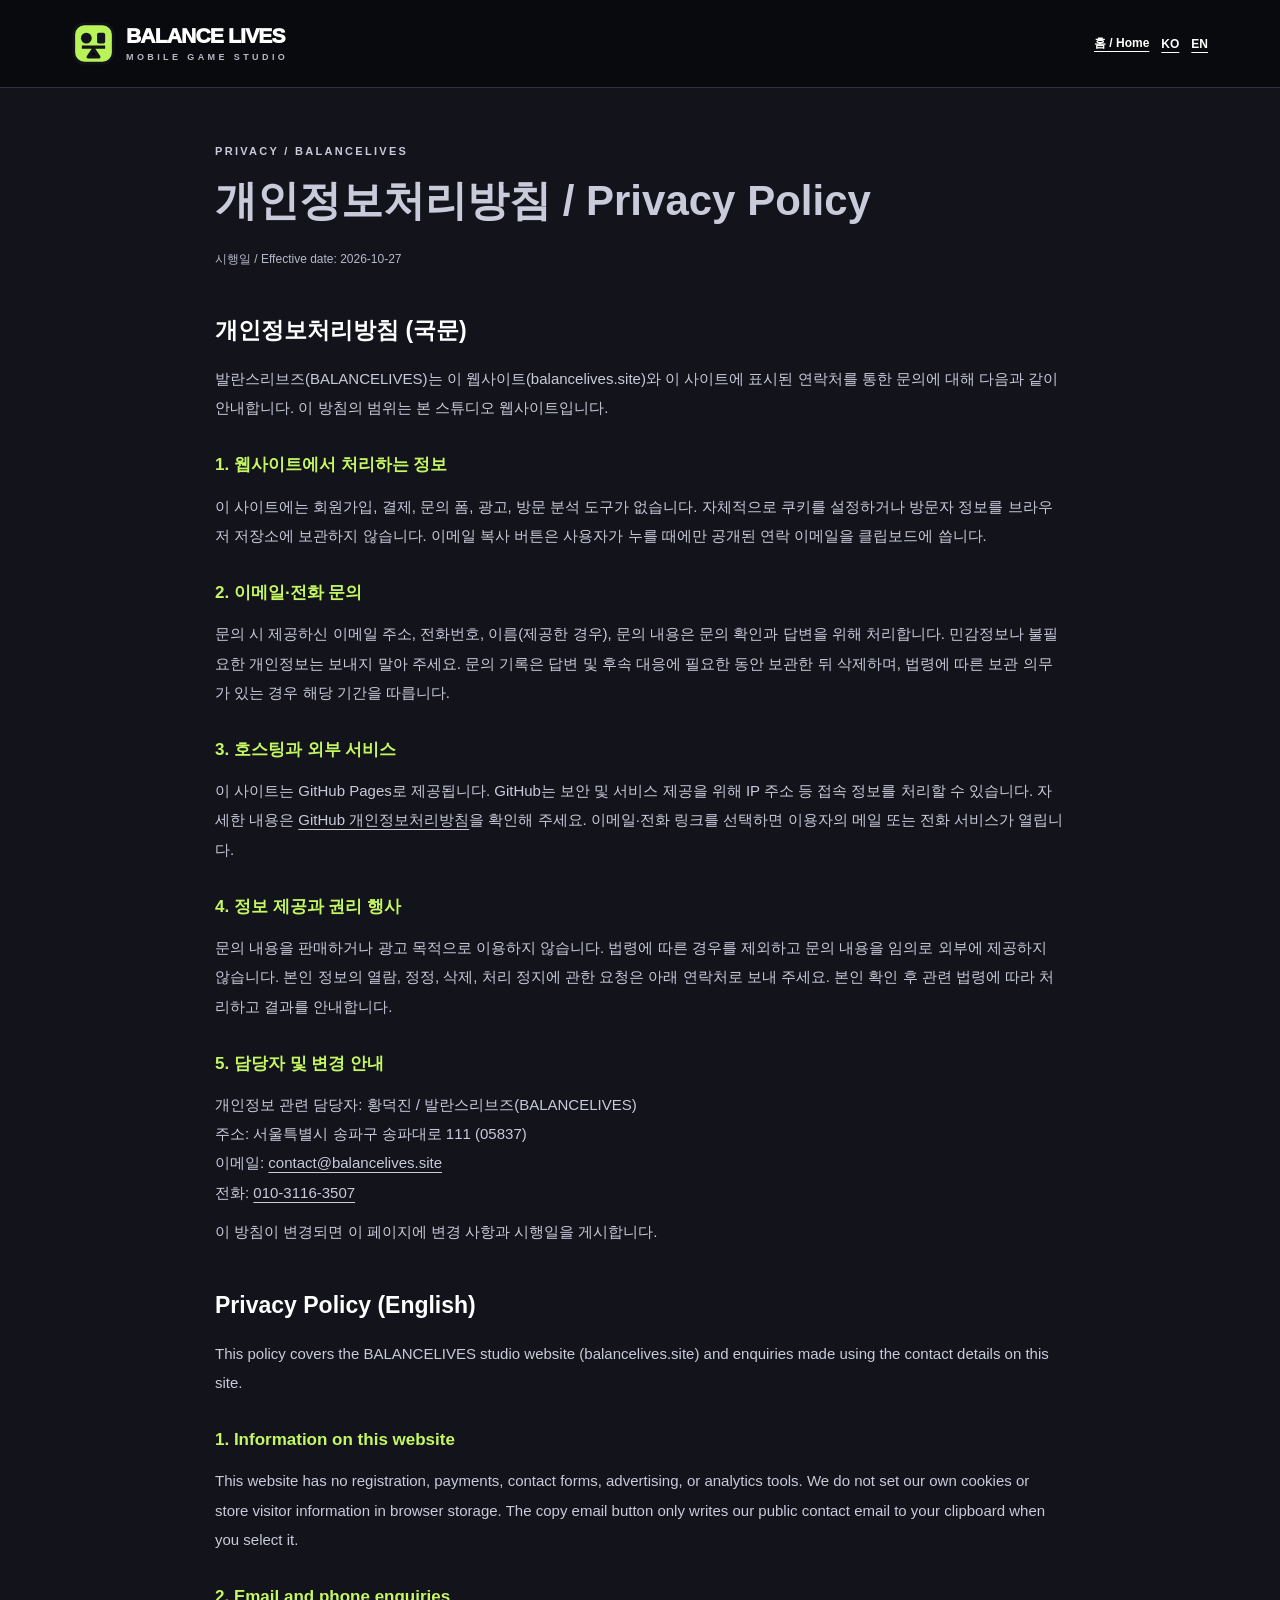
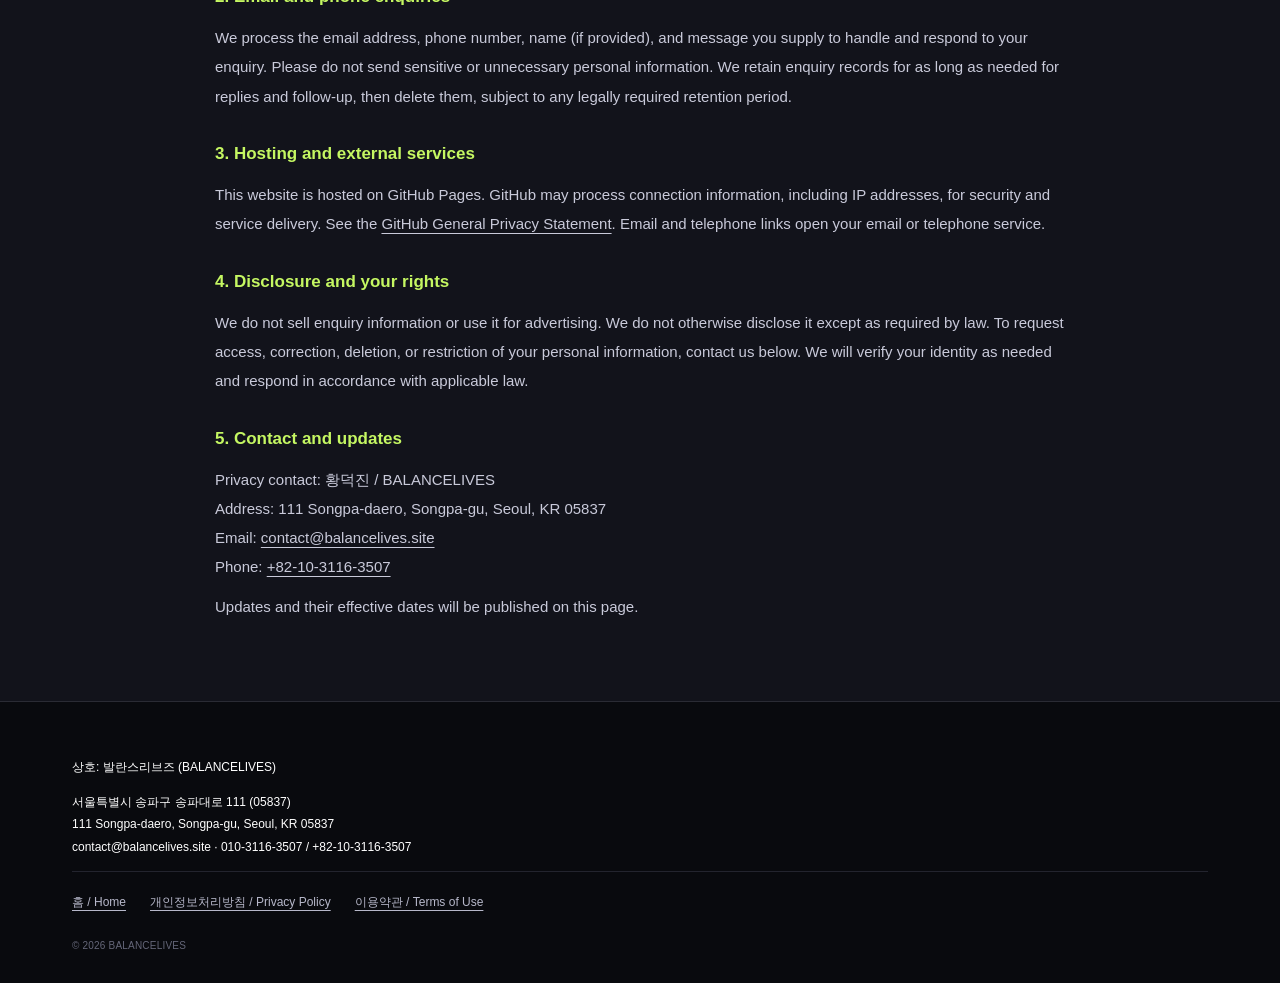
==== privacy/index.html @ 62748e3f "Update studio identity and add bilingual company and policy pages" ====
<!doctype html>
<html lang="ko"><head><meta charset="utf-8"><meta name="viewport" content="width=device-width, initial-scale=1"><meta name="theme-color" content="#12131b"><title>개인정보처리방침 / Privacy Policy | Balance Lives</title><meta name="description" content="BALANCELIVES 개인정보처리방침 / Privacy Policy. 회사 연락처와 웹사이트 이용 안내 / Website information and contact details."><link rel="canonical" href="https://balancelives.site/privacy/"><meta property="og:type" content="website"><meta property="og:title" content="개인정보처리방침 / Privacy Policy | Balance Lives"><meta property="og:description" content="BALANCELIVES website information and contact details."><meta property="og:url" content="https://balancelives.site/privacy/"><meta property="og:site_name" content="Balance Lives"><meta property="og:image" content="https://balancelives.site/assets/og-image.png"><meta property="og:image:width" content="1200"><meta property="og:image:height" content="630"><meta property="og:image:alt" content="Balance Lives — mobile apps and games from Seoul"><meta name="twitter:card" content="summary_large_image"><link rel="apple-touch-icon" sizes="180x180" href="/assets/apple-touch-icon.png"><link rel="icon" type="image/png" sizes="32x32" href="/assets/favicon-32.png"><link rel="icon" type="image/png" sizes="16x16" href="/assets/favicon-16.png"><link rel="stylesheet" href="/assets/site.css"></head><body><a class="skip" href="#main">본문 바로가기 / Skip to content</a><header class="site-header legal-header"><nav class="wrap nav" aria-label="주요 메뉴 / Main navigation"><a class="brand" href="/" aria-label="Balance Lives 홈"><svg viewBox="0 0 48 48" aria-hidden="true"><rect x="2" y="2" width="44" height="44" rx="12" fill="#b7f359" stroke="#12131a" stroke-width="3"/><path d="M11 28h26M24 30l-6 9h12z" stroke="#14151c" stroke-width="3.5" stroke-linejoin="round"/><circle cx="16" cy="18" r="6" fill="#14151c"/><rect x="28" y="12" width="9" height="12" rx="2" fill="#14151c"/></svg><span class="brand-text">BALANCE LIVES<small>MOBILE GAME STUDIO</small></span></a><div class="language-links"><a href="/">홈 / Home</a><a href="#ko" lang="ko">KO</a><a href="#en" lang="en">EN</a></div></nav></header><main id="main" class="legal-main"><div class="wrap legal-copy"><div class="eyebrow">PRIVACY / BALANCELIVES</div><h1>개인정보처리방침 / Privacy Policy</h1><p class="effective">시행일 / Effective date: 2026-10-27</p>
<section id="ko" lang="ko" aria-labelledby="privacy-ko"><h2 id="privacy-ko">개인정보처리방침 (국문)</h2><p>발란스리브즈(BALANCELIVES)는 이 웹사이트(balancelives.site)와 이 사이트에 표시된 연락처를 통한 문의에 대해 다음과 같이 안내합니다. 이 방침의 범위는 본 스튜디오 웹사이트입니다.</p><h3>1. 웹사이트에서 처리하는 정보</h3><p>이 사이트에는 회원가입, 결제, 문의 폼, 광고, 방문 분석 도구가 없습니다. 자체적으로 쿠키를 설정하거나 방문자 정보를 브라우저 저장소에 보관하지 않습니다. 이메일 복사 버튼은 사용자가 누를 때에만 공개된 연락 이메일을 클립보드에 씁니다.</p><h3>2. 이메일·전화 문의</h3><p>문의 시 제공하신 이메일 주소, 전화번호, 이름(제공한 경우), 문의 내용은 문의 확인과 답변을 위해 처리합니다. 민감정보나 불필요한 개인정보는 보내지 말아 주세요. 문의 기록은 답변 및 후속 대응에 필요한 동안 보관한 뒤 삭제하며, 법령에 따른 보관 의무가 있는 경우 해당 기간을 따릅니다.</p><h3>3. 호스팅과 외부 서비스</h3><p>이 사이트는 GitHub Pages로 제공됩니다. GitHub는 보안 및 서비스 제공을 위해 IP 주소 등 접속 정보를 처리할 수 있습니다. 자세한 내용은 <a href="https://docs.github.com/en/site-policy/privacy-policies/github-general-privacy-statement">GitHub 개인정보처리방침</a>을 확인해 주세요. 이메일·전화 링크를 선택하면 이용자의 메일 또는 전화 서비스가 열립니다.</p><h3>4. 정보 제공과 권리 행사</h3><p>문의 내용을 판매하거나 광고 목적으로 이용하지 않습니다. 법령에 따른 경우를 제외하고 문의 내용을 임의로 외부에 제공하지 않습니다. 본인 정보의 열람, 정정, 삭제, 처리 정지에 관한 요청은 아래 연락처로 보내 주세요. 본인 확인 후 관련 법령에 따라 처리하고 결과를 안내합니다.</p><h3>5. 담당자 및 변경 안내</h3><p>개인정보 관련 담당자: 황덕진 / 발란스리브즈(BALANCELIVES)<br>주소: 서울특별시 송파구 송파대로 111 (05837)<br>이메일: <a href="mailto:contact@balancelives.site">contact@balancelives.site</a><br>전화: <a href="tel:+821031163507">010-3116-3507</a></p><p>이 방침이 변경되면 이 페이지에 변경 사항과 시행일을 게시합니다.</p></section>
<section id="en" lang="en" aria-labelledby="privacy-en"><h2 id="privacy-en">Privacy Policy (English)</h2><p>This policy covers the BALANCELIVES studio website (balancelives.site) and enquiries made using the contact details on this site.</p><h3>1. Information on this website</h3><p>This website has no registration, payments, contact forms, advertising, or analytics tools. We do not set our own cookies or store visitor information in browser storage. The copy email button only writes our public contact email to your clipboard when you select it.</p><h3>2. Email and phone enquiries</h3><p>We process the email address, phone number, name (if provided), and message you supply to handle and respond to your enquiry. Please do not send sensitive or unnecessary personal information. We retain enquiry records for as long as needed for replies and follow-up, then delete them, subject to any legally required retention period.</p><h3>3. Hosting and external services</h3><p>This website is hosted on GitHub Pages. GitHub may process connection information, including IP addresses, for security and service delivery. See the <a href="https://docs.github.com/en/site-policy/privacy-policies/github-general-privacy-statement">GitHub General Privacy Statement</a>. Email and telephone links open your email or telephone service.</p><h3>4. Disclosure and your rights</h3><p>We do not sell enquiry information or use it for advertising. We do not otherwise disclose it except as required by law. To request access, correction, deletion, or restriction of your personal information, contact us below. We will verify your identity as needed and respond in accordance with applicable law.</p><h3>5. Contact and updates</h3><p>Privacy contact: 황덕진 / BALANCELIVES<br>Address: 111 Songpa-daero, Songpa-gu, Seoul, KR 05837<br>Email: <a href="mailto:contact@balancelives.site">contact@balancelives.site</a><br>Phone: <a href="tel:+821031163507">+82-10-3116-3507</a></p><p>Updates and their effective dates will be published on this page.</p></section></div></main><footer class="site-footer legal-footer"><div class="wrap"><p>상호: 발란스리브즈 (BALANCELIVES)</p><p>서울특별시 송파구 송파대로 111 (05837)<br><span lang="en">111 Songpa-daero, Songpa-gu, Seoul, KR 05837</span><br><a href="mailto:contact@balancelives.site">contact@balancelives.site</a> · <a href="tel:+821031163507">010-3116-3507 / +82-10-3116-3507</a></p><nav class="policy-links" aria-label="정책 / Policies"><a href="/">홈 / Home</a><a href="/privacy/">개인정보처리방침 / Privacy Policy</a><a href="/terms/">이용약관 / Terms of Use</a></nav><p class="copyright">© 2026 BALANCELIVES</p></div></footer></body></html>
---- assets/site.css ----
:root{--ink:#12131b;--dark:#1c1d29;--blue:#3445ef;--lime:#c5f762;--white:#fff;--muted:#b7b8ca;--edge:#080910}*{box-sizing:border-box}[hidden]{display:none!important}html{scroll-behavior:smooth;scroll-padding-top:100px}body{margin:0;font-family:"Arial Black","Apple SD Gothic Neo","Malgun Gothic",sans-serif;color:#fff;background:var(--ink);word-break:keep-all;-webkit-font-smoothing:antialiased}button,a,summary{-webkit-tap-highlight-color:transparent}a{color:inherit;text-decoration:none}button{font:inherit}button,a,summary{touch-action:manipulation}a:focus-visible,button:focus-visible,summary:focus-visible{outline:3px solid var(--lime);outline-offset:5px}::selection{background:var(--lime);color:var(--ink)}.wrap{width:min(1136px,calc(100% - 80px));margin:auto}.eyebrow{font-family:Arial,sans-serif;font-size:11px;font-weight:800;letter-spacing:2.3px;line-height:1.5;text-transform:uppercase}.skip{position:absolute;top:-80px;z-index:30;background:var(--lime);color:#101116;padding:14px}.skip:focus{top:10px}.site-header{height:87px;background:#090a0e;position:relative;z-index:10;border-bottom:1px solid #30313c}.nav{height:100%;display:flex;justify-content:space-between;align-items:center;gap:24px}.brand{display:inline-flex;align-items:center;gap:11px;flex:none}.brand svg{width:43px;height:43px}.brand-text{font-family:Arial,sans-serif;font-weight:950;font-size:21px;line-height:.95;letter-spacing:-.8px}.brand-text small{font-size:9px;font-weight:700;letter-spacing:3.4px;display:block;margin-top:7px;color:#b7b8c5}.nav-links{display:flex;gap:30px;align-items:center;font-size:13px;font-weight:700}.nav-links>a:hover{color:var(--lime)}.nav-contact{display:inline-flex;gap:26px;align-items:center;padding:12px 18px;border-radius:7px;background:#fff;color:#11121a;border:2px solid #000;box-shadow:0 3px 0 #4d4e57}.nav-links>.nav-contact:hover{background:var(--lime);color:#11121a}.menu-toggle{display:none;border:1px solid #52535e;background:#22232d;border-radius:5px;width:42px;height:40px;color:white;font-size:24px;cursor:pointer}.pattern{background-color:#1c1d29;background-image:radial-gradient(circle at 20px 20px,#ffffff05 14px,transparent 15px),radial-gradient(circle at 80px 80px,#ffffff04 9px,transparent 10px);background-size:120px 120px}.hero{position:relative;padding:55px 0 68px;overflow:hidden}.hero:before{content:"";position:absolute;width:530px;height:530px;left:calc(50% - 45px);top:5px;background:radial-gradient(ellipse,#6a5ef52b,transparent 65%);pointer-events:none}.hero-meta{display:flex;align-items:center;justify-content:space-between;color:#b9b9c9;margin-bottom:23px}.meta-status{display:flex;align-items:center;gap:8px;font-size:11px;color:#d2d3e1}.status-dot{width:6px;height:6px;flex:none;background:var(--lime);border-radius:50%;box-shadow:0 0 10px #c5f76366}.hero-panel{display:grid;grid-template-columns:1fr 1fr;position:relative;align-items:center;min-height:475px;border:3px solid #06070b;border-radius:17px;background:linear-gradient(120deg,#353646,#252632 70%);box-shadow:inset 0 2px 0 #ffffff20,0 8px 0 #090a10;isolation:isolate}.hero-copy{padding:45px 0 47px 48px;position:relative;z-index:2}.pill{display:inline-flex;align-items:center;gap:7px;background:#151620;border:1px solid #5b5d6c;border-radius:5px;padding:8px 11px;font-size:11px;font-weight:700;color:#e4e4ed}.pill:before{content:"";width:6px;height:6px;background:var(--lime);border-radius:50%}.hero h1{font-size:clamp(43px,4.2vw,61px);font-weight:950;line-height:1.22;letter-spacing:-3.4px;margin:22px 0 20px;paint-order:stroke fill; -webkit-text-stroke:5px #090a10;text-shadow:0 5px 0 #08090e}.hero h1 span{color:var(--lime)}.hero-copy p{font-family:"Apple SD Gothic Neo","Malgun Gothic",sans-serif;color:#d5d5e1;font-size:15px;line-height:1.9;margin:0 0 27px}.button{display:inline-flex;align-items:center;justify-content:center;gap:36px;border:2px solid #0b0d15;border-radius:8px;padding:15px 22px;font-size:14px;font-weight:900;background:var(--lime);color:#182017;box-shadow:0 5px 0 #050609;transition:transform .16s,box-shadow .16s,background .16s;cursor:pointer}.button:hover{background:#d7ff8b;transform:translateY(-2px);box-shadow:0 7px 0 #050609}.button:active{transform:translateY(3px);box-shadow:0 2px 0 #050609}.button .arrow{font-family:Arial,sans-serif;font-size:20px}.hero-visual{position:relative;align-self:stretch;display:flex;align-items:center;justify-content:center;min-width:0}.hero-visual:before{content:"";position:absolute;width:350px;height:350px;border-radius:50%;background:repeating-conic-gradient(from 10deg,#ffffff06 0deg 14deg,transparent 14deg 35deg);transform:rotate(-12deg)}.hero-visual>svg{position:relative;width:112%;max-width:570px;transform:rotate(-8deg) translate(-5px,-3px);filter:drop-shadow(0 15px 10px #0004)}.floating-chip{position:absolute;right:8px;bottom:80px;width:114px;height:114px;display:grid;place-items:center;background:#ffe1a1;border:6px solid #9b652b;outline:3px solid #111622;box-shadow:0 9px 0 #70491f,0 18px 20px #0004;border-radius:29px;transform:rotate(14deg);font-family:serif;font-weight:900;font-size:72px;color:#bb3630;line-height:1}.visual-note{position:absolute;bottom:27px;left:25px;right:25px;text-align:center;font-size:9px;letter-spacing:1.8px;font-family:Arial,sans-serif;color:#b1b1c4}.hero-bottom{display:flex;justify-content:center;align-items:center;gap:17px;margin-top:34px;color:#a8a9be;font-size:11px}.hero-bottom:before,.hero-bottom:after{content:"";width:46px;height:1px;background:#494a59}.zigzag{height:16px;background:var(--ink);clip-path:polygon(0 0,26% 0,25.3% 100%,72% 100%,72.7% 0,100% 0,100% 100%,0 100%);position:relative;z-index:2;margin-top:-9px;margin-bottom:-7px}.games-section{background:#3445ef;position:relative;padding:65px 0 78px;background-image:radial-gradient(circle at 16px 16px,#ffffff08 11px,transparent 12px),radial-gradient(circle at 64px 64px,#ffffff05 8px,transparent 9px);background-size:96px 96px}.section-head{text-align:center;margin-bottom:37px}.section-head .eyebrow{color:#c5ceff;margin-bottom:14px}.section-head h2{font-size:39px;font-weight:950;letter-spacing:-1.9px;line-height:1.35;margin:0 0 15px;paint-order:stroke fill;-webkit-text-stroke:4px #111537;text-shadow:0 4px 0 #111537}.section-head p{margin:0;color:#e1e5ff;font-size:14px;font-family:"Malgun Gothic",sans-serif;line-height:1.85}.games-grid{display:grid;grid-template-columns:1fr 1fr;gap:26px}.game-card{border:3px solid #0b1029;border-radius:14px;background:#f5f6fb;box-shadow:0 7px 0 #111537;overflow:hidden;position:relative;color:#171b28}.game-art{height:289px;position:relative;display:flex;align-items:center;justify-content:center;overflow:hidden;border-bottom:3px solid #0b1029}.game-art:before{content:"";position:absolute;width:450px;height:450px;border-radius:50%;background:repeating-conic-gradient(from 0deg,#fff2 0deg 16deg,transparent 16deg 32deg)}.game-art.terrarium{background:linear-gradient(135deg,#b5f3a2,#5dcaab)}.game-art.janggi{background:linear-gradient(135deg,#ffda81,#f69c57)}.game-art>svg{height:110%;width:100%;position:relative;max-width:420px;margin-top:7px;transition:transform .3s}.game-card:hover .game-art>svg{transform:translateY(-5px) rotate(-2deg)}.dev-badge{position:absolute;top:16px;left:16px;background:#141927;color:#fff;font-size:11px;letter-spacing:.2px;padding:8px 12px;border:2px solid #070b16;border-radius:5px;display:flex;gap:7px;align-items:center;font-weight:700}.dev-badge:before{content:"";width:5px;height:5px;background:#c5f762;border-radius:50%}.art-caption{position:absolute;bottom:12px;right:14px;font-size:9px;font-weight:700;background:#ffffffa6;color:#273d3a;padding:5px 7px;border-radius:4px}.game-info{padding:25px 27px 23px}.game-info .eyebrow{font-size:9px;letter-spacing:1.5px;color:#697186}.game-info h3{font-size:28px;font-weight:900;letter-spacing:-1.4px;margin:8px 0 13px;line-height:1.3}.game-info p{font-family:"Malgun Gothic",sans-serif;font-size:13px;color:#616779;line-height:1.9;margin:0;min-height:48px}.game-info-bottom{display:flex;justify-content:space-between;gap:12px;align-items:center;margin-top:23px;padding-top:17px;border-top:1px solid #d8dce6;font-size:11px;color:#6b7184}.game-info-bottom>span:first-child{display:flex;align-items:center;gap:6px}.game-info-bottom>span:first-child:before{content:"";width:5px;height:5px;background:#7b8196;border-radius:50%}.updates-note{display:flex;align-items:center;justify-content:center;gap:11px;margin-top:28px;color:#dde2ff;font-size:12px;line-height:1.8;text-align:center}.updates-note svg{width:16px;height:16px;flex:none}.about-section{padding:73px 0 76px;background:#191a24;border-top:7px solid #101119}.about-intro{display:grid;grid-template-columns:1fr 1fr;gap:80px;align-items:center;margin-bottom:37px}.about-intro .eyebrow{color:#c5f762;margin-bottom:17px}.about-intro h2{font-weight:900;font-size:35px;line-height:1.4;letter-spacing:-1.7px;margin:0;paint-order:stroke fill;-webkit-text-stroke:2px #0b0c14;text-shadow:0 3px #0b0c14}.about-intro>p{font-family:"Malgun Gothic",sans-serif;font-size:14px;color:#bbbccc;line-height:1.95;margin:0}.values{display:grid;grid-template-columns:repeat(3,1fr);gap:17px}.value{background:linear-gradient(140deg,#2c2e40,#252634);border:2px solid #0c0e17;box-shadow:0 4px #0c0e17;border-radius:10px;padding:24px 25px 26px}.value-icon{width:43px;height:43px;background:#3e424e;display:grid;place-items:center;border:2px solid #12141c;border-radius:10px;font-size:21px;color:var(--lime);margin-bottom:21px;font-family:Arial,sans-serif;box-shadow:0 3px #151721}.value h3{font-size:19px;letter-spacing:-.7px;margin:0 0 12px;font-weight:900}.value p{font-family:"Malgun Gothic",sans-serif;font-size:12px;line-height:1.95;color:#b8b9cb;margin:0}.contact-section{padding:57px 0 65px;background:#14151e}.contact-panel{display:grid;grid-template-columns:1fr auto;gap:40px;align-items:center;padding:36px 40px;border:2px solid #06070d;border-radius:12px;background:linear-gradient(110deg,#3a3d52,#2c2e40);box-shadow:0 6px 0 #080910;position:relative;overflow:hidden}.contact-panel .eyebrow{font-size:9px;color:#c5f762;margin-bottom:13px}.contact-panel h2{font-weight:950;font-size:30px;letter-spacing:-1.6px;line-height:1.4;margin:0 0 12px;paint-order:stroke fill;-webkit-text-stroke:3px #11131c;text-shadow:0 3px #11131c}.contact-panel p{font-family:"Malgun Gothic",sans-serif;font-size:12px;line-height:1.9;color:#c0c1d2;margin:0}.contact-actions{display:flex;flex-direction:column;gap:15px;align-items:center}.contact-actions .button{background:#fff;gap:23px;padding:14px 22px;font-size:13px}.contact-actions .button:hover{background:#e4e8ff}.email{font-family:Arial,sans-serif;font-size:14px;color:#d0d3e4;text-decoration:underline;text-underline-offset:4px}.copy{cursor:pointer;color:#b8bbd2;background:transparent;border:0;padding:6px 10px;font-size:10px}.copy:hover{color:var(--lime)}.site-footer{padding:42px 0 28px;background:#090a0e;border-top:1px solid #2a2b34}.footer-top{display:flex;align-items:center;justify-content:space-between;gap:25px;padding-bottom:29px;border-bottom:1px solid #2b2c36}.footer-top .brand-text{font-size:19px}.footer-nav{display:flex;gap:25px;font-size:11px;color:#b2b3c0}.footer-nav a:hover{color:#fff}.company{padding:25px 0 21px;display:grid;grid-template-columns:1fr auto;gap:20px;align-items:end}.company-name{font-family:Arial,sans-serif;font-weight:800;font-size:14px;margin:0 0 12px}.company-details{margin:0;color:#9698aa;font-family:"Malgun Gothic",sans-serif;font-size:11px;line-height:2}.company-details div{display:flex;gap:8px}.company-details dt{color:#b9bac6}.company-details dd{margin:0}.company-domain{font-family:Arial,sans-serif;color:#7c7e91;font-size:11px}.privacy{font-family:"Malgun Gothic",sans-serif;color:#9092a5;font-size:11px;line-height:1.9;border-top:1px solid #23242e;padding-top:15px}.privacy summary{cursor:pointer;width:fit-content}.privacy p{max-width:950px;margin:12px 0 0}.copyright{margin:22px 0 0;font-family:Arial,sans-serif;color:#656779;font-size:10px;letter-spacing:.2px}.toast{position:fixed;bottom:24px;left:50%;transform:translate(-50%,15px);background:#f1f4fb;color:#131621;border:2px solid #090d1d;border-radius:8px;box-shadow:0 4px #090d1d;padding:14px 20px;font-size:12px;opacity:0;pointer-events:none;transition:opacity .2s,transform .2s;z-index:50;white-space:nowrap}.toast.show{opacity:1;transform:translate(-50%,0)}
@media(max-width:1000px){.hero-copy{padding-left:32px}.hero h1{font-size:48px}.hero-visual>svg{width:119%;max-width:none}.floating-chip{right:2px;width:88px;height:88px;font-size:55px;bottom:90px}.hero-panel{min-height:440px}.nav-links{gap:22px}.contact-panel{padding:30px;gap:20px}.about-intro{gap:40px}.game-art{height:255px}.game-info h3{font-size:25px}}
@media(max-width:720px){html{scroll-padding-top:22px}.wrap{width:calc(100% - 36px)}.site-header{height:73px}.brand{gap:8px}.brand svg{width:37px;height:37px}.brand-text{font-size:19px}.brand-text small{font-size:8px;letter-spacing:3px;margin-top:6px}.menu-toggle{display:block}.nav-links{position:absolute;top:72px;right:18px;left:18px;background:#202231;border:2px solid #06070d;border-radius:8px;box-shadow:0 5px #06070d;padding:20px;display:none;flex-direction:column;align-items:stretch;gap:0;font-size:14px}.nav-links.open{display:flex}.nav-links>a{padding:13px 11px}.nav-contact{margin-top:8px;justify-content:space-between}.hero{padding:29px 0 40px}.hero-meta{margin-bottom:17px;gap:10px}.hero-meta .eyebrow{font-size:9px;letter-spacing:1.3px}.meta-status{font-size:9px;gap:5px}.hero-panel{grid-template-columns:1fr;min-height:0;gap:0;border-radius:13px}.hero-copy{padding:28px 23px 0;text-align:center}.pill{font-size:10px;padding:7px 9px}.hero h1{font-size:clamp(32px,9.8vw,55px);letter-spacing:-2.4px;margin:20px 0 18px;-webkit-text-stroke:4px #090a10;text-shadow:0 4px #08090e}.hero-copy p{font-size:12px;line-height:1.9;margin-bottom:22px}.button{font-size:13px;padding:13px 20px;gap:27px}.hero-visual{height:275px;margin:2px 9px 17px}.hero-visual>svg{width:340px;max-width:105%;transform:rotate(-8deg) translate(-8px,0)}.hero-visual:before{width:260px;height:260px}.floating-chip{width:74px;height:74px;font-size:47px;border-width:4px;border-radius:19px;right:10px;bottom:47px}.visual-note{bottom:0;left:0;right:0;font-size:7px;letter-spacing:1.3px}.hero-bottom{font-size:9px;gap:10px;margin-top:25px}.hero-bottom:before,.hero-bottom:after{width:25px}.games-section{padding:43px 0 46px}.section-head{margin-bottom:28px}.section-head .eyebrow{font-size:9px;letter-spacing:1.7px;margin-bottom:12px}.section-head h2{font-size:29px;letter-spacing:-1.7px;-webkit-text-stroke:3px #111537;text-shadow:0 3px #111537;margin-bottom:13px}.section-head p{font-size:12px}.games-grid{grid-template-columns:1fr;gap:23px}.game-art{height:245px}.game-art>svg{height:117%;max-width:360px}.game-info{padding:22px 22px 20px}.game-info h3{font-size:25px;margin:9px 0 12px}.game-info p{font-size:12px;min-height:0}.game-info-bottom{font-size:10px;margin-top:20px}.dev-badge{top:13px;left:13px;font-size:10px;padding:7px 9px}.art-caption{font-size:8px;right:12px}.updates-note{font-size:10px;gap:8px;align-items:flex-start;margin-top:25px}.updates-note svg{margin-top:2px;width:13px;height:13px}.about-section{padding:43px 0 47px}.about-intro{grid-template-columns:1fr;gap:20px;margin-bottom:27px}.about-intro .eyebrow{font-size:9px;margin-bottom:13px}.about-intro h2{font-size:29px;letter-spacing:-1.5px}.about-intro>p{font-size:12px;line-height:1.95}.values{grid-template-columns:1fr;gap:13px}.value{position:relative;padding:24px 23px 24px 83px;min-height:125px}.value-icon{position:absolute;left:21px;top:24px;width:43px;height:43px;font-size:21px}.value h3{font-size:18px;margin-bottom:10px}.value p{font-size:11px}.contact-section{padding:34px 0 43px}.contact-panel{grid-template-columns:1fr;gap:25px;padding:28px 22px}.contact-panel h2{font-size:27px;letter-spacing:-1.4px}.contact-panel p{font-size:11px}.contact-actions{align-items:stretch;gap:15px}.contact-actions .button{justify-content:space-between;font-size:13px}.email{text-align:center;font-size:14px}.copy{font-size:10px}.site-footer{padding:32px 0 24px}.footer-top{align-items:flex-start;gap:21px;flex-direction:column;padding-bottom:25px}.footer-top .brand svg{width:34px;height:34px}.footer-nav{font-size:11px;gap:24px}.company{grid-template-columns:1fr;gap:16px;padding-top:24px}.company-details{font-size:10px;line-height:2.1}.company-details div{gap:6px}.company-details dt{flex:none}.company-domain{font-size:10px}.privacy{font-size:10px}.copyright{font-size:9px;margin-top:20px}.toast{font-size:11px;padding:12px 15px}}
@media(prefers-reduced-motion:reduce){html{scroll-behavior:auto}*,*:before,*:after{transition:none!important;animation:none!important}}

.language-links{display:flex;gap:12px;align-items:center;font:700 12px Arial,sans-serif}.language-links a{text-decoration:underline;text-underline-offset:4px}.english-about{margin-top:36px;padding:28px;border:2px solid #0c0e17;border-radius:10px;background:#252634;font-family:Arial,sans-serif;line-height:1.85;overflow-wrap:anywhere;word-break:normal}.english-about h3{margin:8px 0 18px;font-size:25px;line-height:1.3}.english-about p{color:#c9cada;margin:12px 0}.english-about a,.policy-links a,.legal-copy a{text-decoration:underline;text-underline-offset:4px}.company-details dd{min-width:0;overflow-wrap:anywhere}.company-details dt{flex:none}.company-name{line-height:1.7}.policy-links{display:flex;flex-wrap:wrap;gap:12px 24px;border-top:1px solid #23242e;padding-top:20px;font:12px/1.8 Arial,"Malgun Gothic",sans-serif;color:#b7b8ca}.release-info{margin:18px 0 0;font:12px/1.8 Arial,"Malgun Gothic",sans-serif}.release-info dt{font-weight:700}.release-info dd{margin:0;color:#616779}.screenshot-placeholder{margin:16px 0;border:2px dashed #bac0ce;border-radius:8px;min-height:110px;display:flex;flex-direction:column;align-items:center;justify-content:center;padding:18px;text-align:center;background:#e9edf5;font:12px/1.8 Arial,"Malgun Gothic",sans-serif;color:#51596c}.screenshot-placeholder strong{display:block;color:#30394f}.game-screenshot{width:100%;height:auto;display:block;border-radius:8px}.store-links{display:flex;flex-wrap:wrap;gap:8px;margin-top:15px;font:700 11px/1.5 Arial,sans-serif}.store-pending,.store-links a{padding:8px 10px;border:1px solid #c1c6d3;border-radius:5px}.store-pending{color:#5c6476;background:#edf0f6}.store-links a{background:#151927;color:#fff}.legal-main{padding:55px 0 70px}.legal-main h1{font-size:clamp(28px,5vw,42px);line-height:1.3;margin:14px 0 20px}.legal-copy{font:15px/1.95 Arial,"Malgun Gothic",sans-serif;color:#c9cada;overflow-wrap:anywhere;word-break:normal;max-width:850px}.legal-copy h2{font-size:23px;color:#fff;margin:42px 0 16px;line-height:1.5}.legal-copy h3{font-size:17px;color:#c5f762;margin:26px 0 8px}.legal-copy p{margin:10px 0}.legal-copy ul{padding-left:22px}.legal-copy .effective{color:#b7b8ca;font-size:12px}.legal-header .nav{min-height:87px;flex-wrap:wrap;padding-top:18px;padding-bottom:18px}.legal-header{height:auto}.legal-footer{font:12px/1.9 Arial,"Malgun Gothic",sans-serif}.not-found{min-height:55vh}.not-found .button{margin-top:25px}.footer-nav{flex-wrap:wrap}
@media(max-width:720px){.english-about{padding:22px;margin-top:27px;font-size:13px}.english-about h3{font-size:23px}.legal-main{padding:34px 0 45px}.legal-copy{font-size:13px}.legal-header .brand-text{font-size:17px}.legal-header .nav{gap:16px}.company-details div{flex-wrap:wrap;column-gap:6px;row-gap:0}.company-details dd{max-width:100%}.policy-links{font-size:11px;gap:12px 18px}}
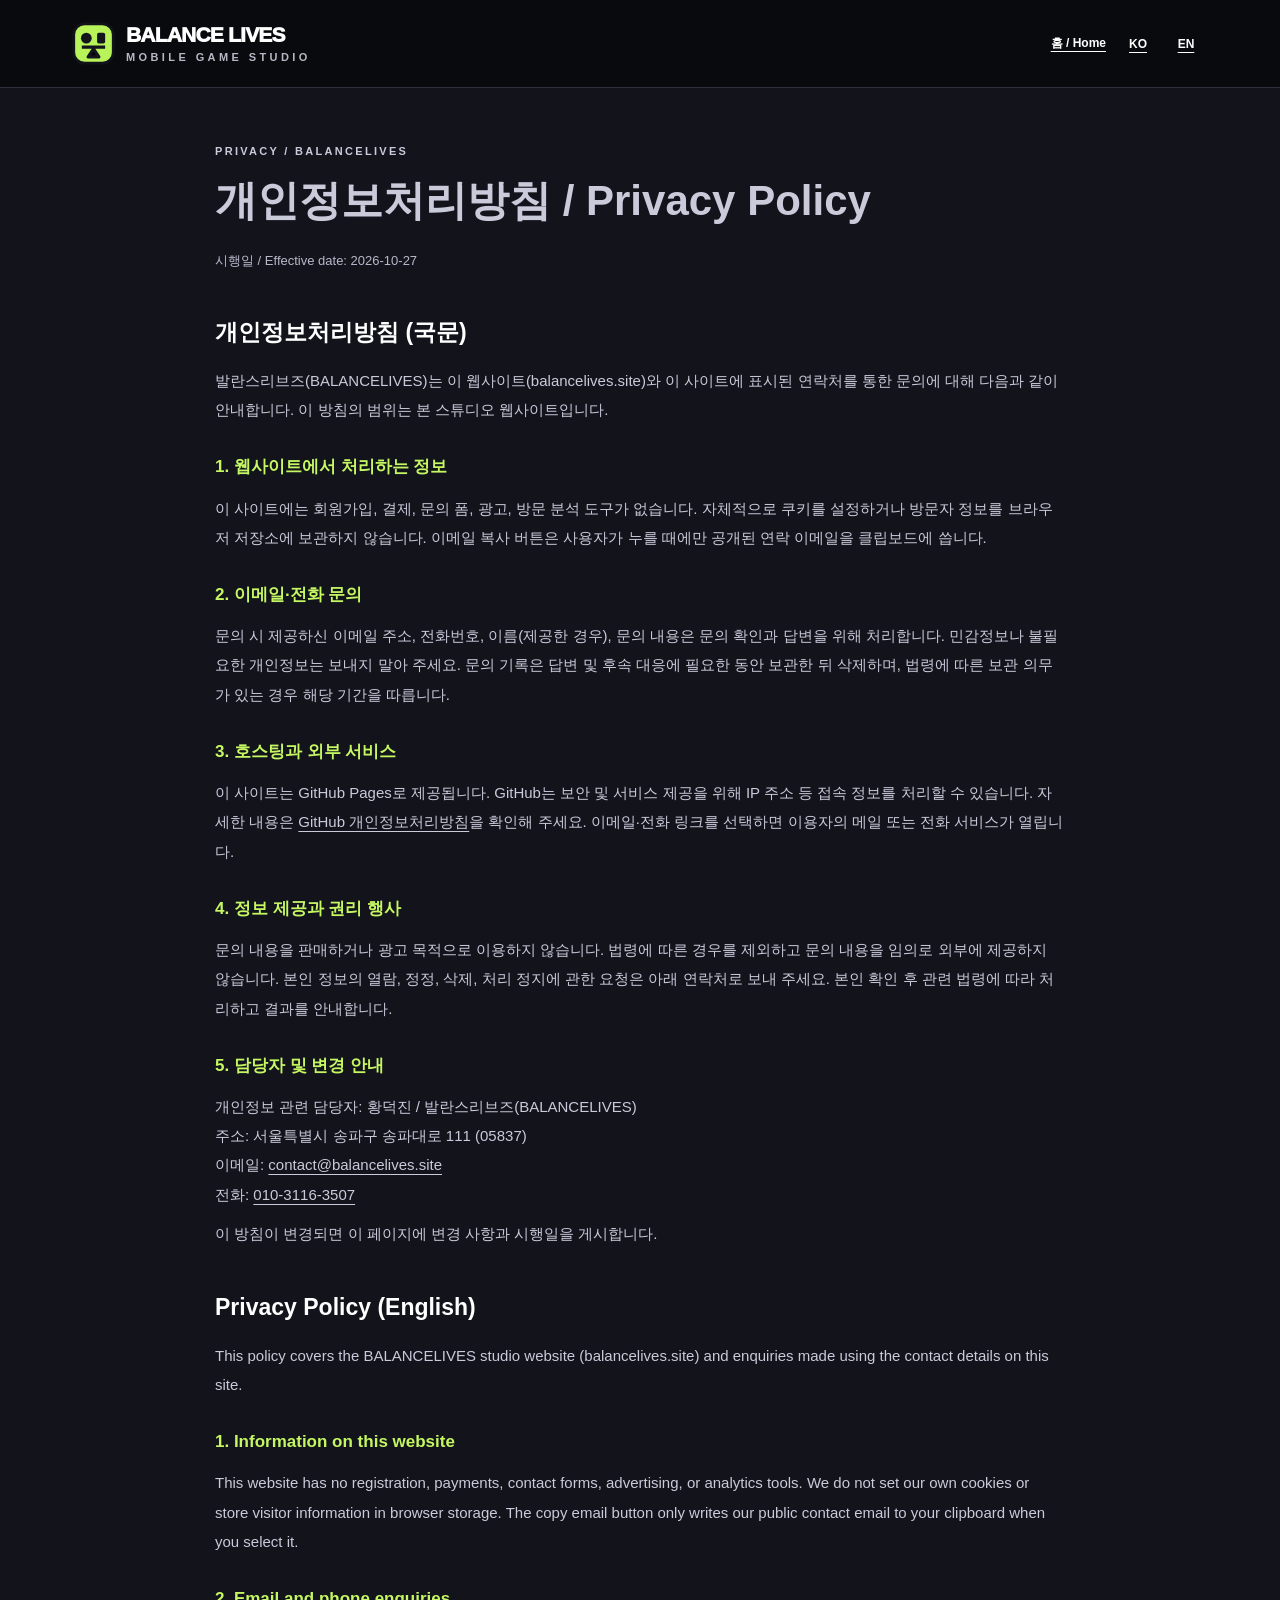
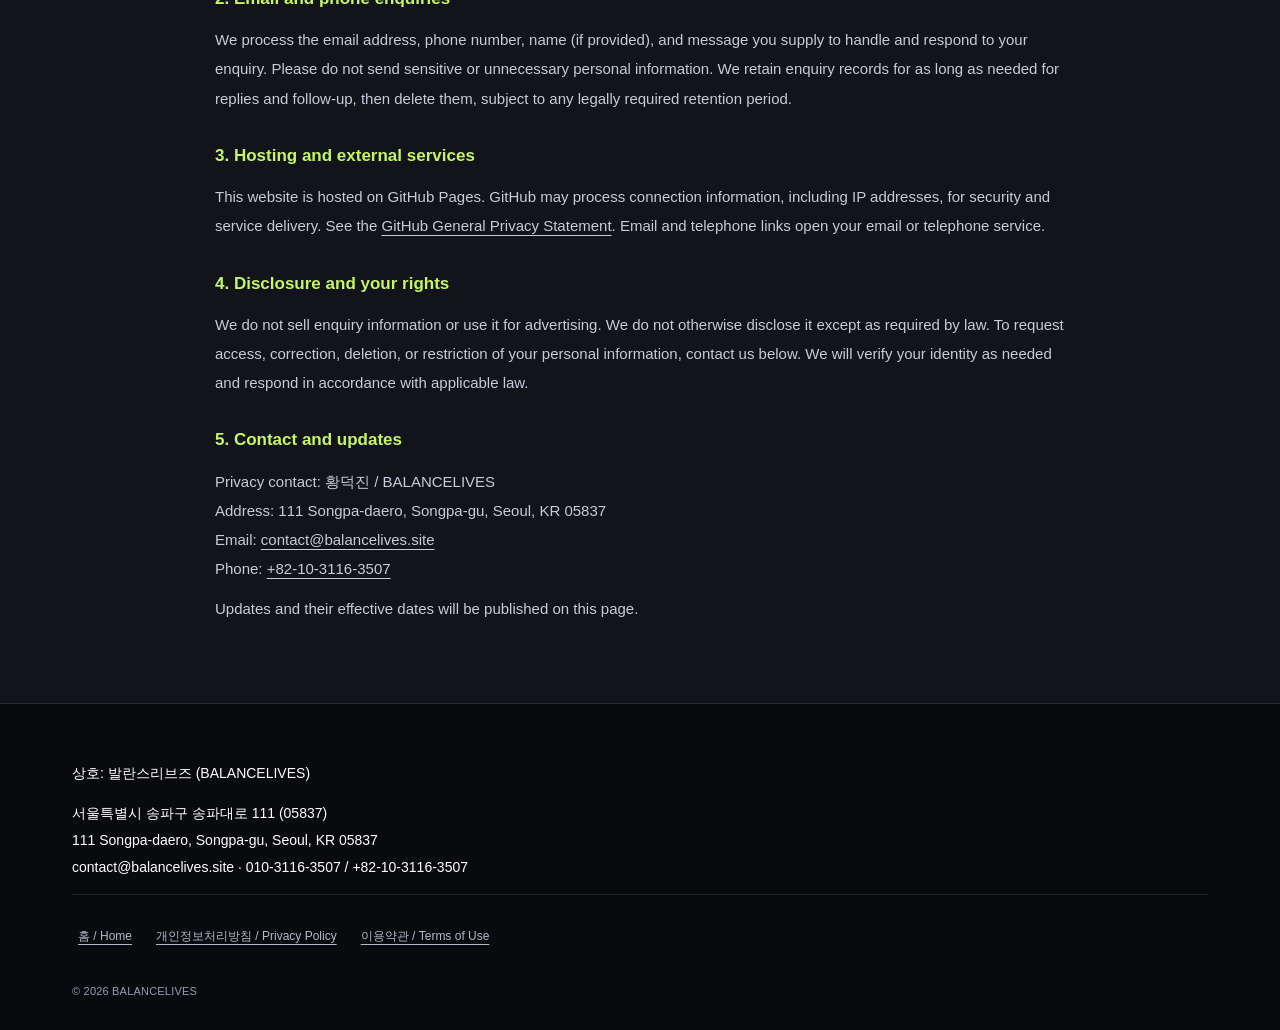
==== commit 3424002a: "Show Terrarium screenshots as a 2-up swipe row; cache-bust site.css" ====
--- a/privacy/index.html
+++ b/privacy/index.html
@@ -1,4 +1,4 @@
 <!doctype html>
-<html lang="ko"><head><meta charset="utf-8"><meta name="viewport" content="width=device-width, initial-scale=1"><meta name="theme-color" content="#12131b"><title>개인정보처리방침 / Privacy Policy | Balance Lives</title><meta name="description" content="BALANCELIVES 개인정보처리방침 / Privacy Policy. 회사 연락처와 웹사이트 이용 안내 / Website information and contact details."><link rel="canonical" href="https://balancelives.site/privacy/"><meta property="og:type" content="website"><meta property="og:title" content="개인정보처리방침 / Privacy Policy | Balance Lives"><meta property="og:description" content="BALANCELIVES website information and contact details."><meta property="og:url" content="https://balancelives.site/privacy/"><meta property="og:site_name" content="Balance Lives"><meta property="og:image" content="https://balancelives.site/assets/og-image.png"><meta property="og:image:width" content="1200"><meta property="og:image:height" content="630"><meta property="og:image:alt" content="Balance Lives — mobile apps and games from Seoul"><meta name="twitter:card" content="summary_large_image"><link rel="apple-touch-icon" sizes="180x180" href="/assets/apple-touch-icon.png"><link rel="icon" type="image/png" sizes="32x32" href="/assets/favicon-32.png"><link rel="icon" type="image/png" sizes="16x16" href="/assets/favicon-16.png"><link rel="stylesheet" href="/assets/site.css"></head><body><a class="skip" href="#main">본문 바로가기 / Skip to content</a><header class="site-header legal-header"><nav class="wrap nav" aria-label="주요 메뉴 / Main navigation"><a class="brand" href="/" aria-label="Balance Lives 홈"><svg viewBox="0 0 48 48" aria-hidden="true"><rect x="2" y="2" width="44" height="44" rx="12" fill="#b7f359" stroke="#12131a" stroke-width="3"/><path d="M11 28h26M24 30l-6 9h12z" stroke="#14151c" stroke-width="3.5" stroke-linejoin="round"/><circle cx="16" cy="18" r="6" fill="#14151c"/><rect x="28" y="12" width="9" height="12" rx="2" fill="#14151c"/></svg><span class="brand-text">BALANCE LIVES<small>MOBILE GAME STUDIO</small></span></a><div class="language-links"><a href="/">홈 / Home</a><a href="#ko" lang="ko">KO</a><a href="#en" lang="en">EN</a></div></nav></header><main id="main" class="legal-main"><div class="wrap legal-copy"><div class="eyebrow">PRIVACY / BALANCELIVES</div><h1>개인정보처리방침 / Privacy Policy</h1><p class="effective">시행일 / Effective date: 2026-10-27</p>
+<html lang="ko"><head><meta charset="utf-8"><meta name="viewport" content="width=device-width, initial-scale=1"><meta name="theme-color" content="#12131b"><title>개인정보처리방침 / Privacy Policy | Balance Lives</title><meta name="description" content="BALANCELIVES 개인정보처리방침 / Privacy Policy. 회사 연락처와 웹사이트 이용 안내 / Website information and contact details."><link rel="canonical" href="https://balancelives.site/privacy/"><meta property="og:type" content="website"><meta property="og:title" content="개인정보처리방침 / Privacy Policy | Balance Lives"><meta property="og:description" content="BALANCELIVES website information and contact details."><meta property="og:url" content="https://balancelives.site/privacy/"><meta property="og:site_name" content="Balance Lives"><meta property="og:image" content="https://balancelives.site/assets/og-image.png"><meta property="og:image:width" content="1200"><meta property="og:image:height" content="630"><meta property="og:image:alt" content="Balance Lives — mobile apps and games from Seoul"><meta name="twitter:card" content="summary_large_image"><link rel="apple-touch-icon" sizes="180x180" href="/assets/apple-touch-icon.png"><link rel="icon" type="image/png" sizes="32x32" href="/assets/favicon-32.png"><link rel="icon" type="image/png" sizes="16x16" href="/assets/favicon-16.png"><link rel="stylesheet" href="/assets/site.css?v=20261119"></head><body><a class="skip" href="#main">본문 바로가기 / Skip to content</a><header class="site-header legal-header"><nav class="wrap nav" aria-label="주요 메뉴 / Main navigation"><a class="brand" href="/" aria-label="Balance Lives 홈"><svg viewBox="0 0 48 48" aria-hidden="true"><rect x="2" y="2" width="44" height="44" rx="12" fill="#b7f359" stroke="#12131a" stroke-width="3"/><path d="M11 28h26M24 30l-6 9h12z" stroke="#14151c" stroke-width="3.5" stroke-linejoin="round"/><circle cx="16" cy="18" r="6" fill="#14151c"/><rect x="28" y="12" width="9" height="12" rx="2" fill="#14151c"/></svg><span class="brand-text">BALANCE LIVES<small>MOBILE GAME STUDIO</small></span></a><div class="language-links"><a href="/">홈 / Home</a><a href="#ko" lang="ko">KO</a><a href="#en" lang="en">EN</a></div></nav></header><main id="main" class="legal-main"><div class="wrap legal-copy"><div class="eyebrow">PRIVACY / BALANCELIVES</div><h1>개인정보처리방침 / Privacy Policy</h1><p class="effective">시행일 / Effective date: 2026-10-27</p>
 <section id="ko" lang="ko" aria-labelledby="privacy-ko"><h2 id="privacy-ko">개인정보처리방침 (국문)</h2><p>발란스리브즈(BALANCELIVES)는 이 웹사이트(balancelives.site)와 이 사이트에 표시된 연락처를 통한 문의에 대해 다음과 같이 안내합니다. 이 방침의 범위는 본 스튜디오 웹사이트입니다.</p><h3>1. 웹사이트에서 처리하는 정보</h3><p>이 사이트에는 회원가입, 결제, 문의 폼, 광고, 방문 분석 도구가 없습니다. 자체적으로 쿠키를 설정하거나 방문자 정보를 브라우저 저장소에 보관하지 않습니다. 이메일 복사 버튼은 사용자가 누를 때에만 공개된 연락 이메일을 클립보드에 씁니다.</p><h3>2. 이메일·전화 문의</h3><p>문의 시 제공하신 이메일 주소, 전화번호, 이름(제공한 경우), 문의 내용은 문의 확인과 답변을 위해 처리합니다. 민감정보나 불필요한 개인정보는 보내지 말아 주세요. 문의 기록은 답변 및 후속 대응에 필요한 동안 보관한 뒤 삭제하며, 법령에 따른 보관 의무가 있는 경우 해당 기간을 따릅니다.</p><h3>3. 호스팅과 외부 서비스</h3><p>이 사이트는 GitHub Pages로 제공됩니다. GitHub는 보안 및 서비스 제공을 위해 IP 주소 등 접속 정보를 처리할 수 있습니다. 자세한 내용은 <a href="https://docs.github.com/en/site-policy/privacy-policies/github-general-privacy-statement">GitHub 개인정보처리방침</a>을 확인해 주세요. 이메일·전화 링크를 선택하면 이용자의 메일 또는 전화 서비스가 열립니다.</p><h3>4. 정보 제공과 권리 행사</h3><p>문의 내용을 판매하거나 광고 목적으로 이용하지 않습니다. 법령에 따른 경우를 제외하고 문의 내용을 임의로 외부에 제공하지 않습니다. 본인 정보의 열람, 정정, 삭제, 처리 정지에 관한 요청은 아래 연락처로 보내 주세요. 본인 확인 후 관련 법령에 따라 처리하고 결과를 안내합니다.</p><h3>5. 담당자 및 변경 안내</h3><p>개인정보 관련 담당자: 황덕진 / 발란스리브즈(BALANCELIVES)<br>주소: 서울특별시 송파구 송파대로 111 (05837)<br>이메일: <a href="mailto:contact@balancelives.site">contact@balancelives.site</a><br>전화: <a href="tel:+821031163507">010-3116-3507</a></p><p>이 방침이 변경되면 이 페이지에 변경 사항과 시행일을 게시합니다.</p></section>
 <section id="en" lang="en" aria-labelledby="privacy-en"><h2 id="privacy-en">Privacy Policy (English)</h2><p>This policy covers the BALANCELIVES studio website (balancelives.site) and enquiries made using the contact details on this site.</p><h3>1. Information on this website</h3><p>This website has no registration, payments, contact forms, advertising, or analytics tools. We do not set our own cookies or store visitor information in browser storage. The copy email button only writes our public contact email to your clipboard when you select it.</p><h3>2. Email and phone enquiries</h3><p>We process the email address, phone number, name (if provided), and message you supply to handle and respond to your enquiry. Please do not send sensitive or unnecessary personal information. We retain enquiry records for as long as needed for replies and follow-up, then delete them, subject to any legally required retention period.</p><h3>3. Hosting and external services</h3><p>This website is hosted on GitHub Pages. GitHub may process connection information, including IP addresses, for security and service delivery. See the <a href="https://docs.github.com/en/site-policy/privacy-policies/github-general-privacy-statement">GitHub General Privacy Statement</a>. Email and telephone links open your email or telephone service.</p><h3>4. Disclosure and your rights</h3><p>We do not sell enquiry information or use it for advertising. We do not otherwise disclose it except as required by law. To request access, correction, deletion, or restriction of your personal information, contact us below. We will verify your identity as needed and respond in accordance with applicable law.</p><h3>5. Contact and updates</h3><p>Privacy contact: 황덕진 / BALANCELIVES<br>Address: 111 Songpa-daero, Songpa-gu, Seoul, KR 05837<br>Email: <a href="mailto:contact@balancelives.site">contact@balancelives.site</a><br>Phone: <a href="tel:+821031163507">+82-10-3116-3507</a></p><p>Updates and their effective dates will be published on this page.</p></section></div></main><footer class="site-footer legal-footer"><div class="wrap"><p>상호: 발란스리브즈 (BALANCELIVES)</p><p>서울특별시 송파구 송파대로 111 (05837)<br><span lang="en">111 Songpa-daero, Songpa-gu, Seoul, KR 05837</span><br><a href="mailto:contact@balancelives.site">contact@balancelives.site</a> · <a href="tel:+821031163507">010-3116-3507 / +82-10-3116-3507</a></p><nav class="policy-links" aria-label="정책 / Policies"><a href="/">홈 / Home</a><a href="/privacy/">개인정보처리방침 / Privacy Policy</a><a href="/terms/">이용약관 / Terms of Use</a></nav><p class="copyright">© 2026 BALANCELIVES</p></div></footer></body></html>
--- a/assets/site.css
+++ b/assets/site.css
@@ -1,8 +1,162 @@
 
-:root{--ink:#12131b;--dark:#1c1d29;--blue:#3445ef;--lime:#c5f762;--white:#fff;--muted:#b7b8ca;--edge:#080910}*{box-sizing:border-box}[hidden]{display:none!important}html{scroll-behavior:smooth;scroll-padding-top:100px}body{margin:0;font-family:"Arial Black","Apple SD Gothic Neo","Malgun Gothic",sans-serif;color:#fff;background:var(--ink);word-break:keep-all;-webkit-font-smoothing:antialiased}button,a,summary{-webkit-tap-highlight-color:transparent}a{color:inherit;text-decoration:none}button{font:inherit}button,a,summary{touch-action:manipulation}a:focus-visible,button:focus-visible,summary:focus-visible{outline:3px solid var(--lime);outline-offset:5px}::selection{background:var(--lime);color:var(--ink)}.wrap{width:min(1136px,calc(100% - 80px));margin:auto}.eyebrow{font-family:Arial,sans-serif;font-size:11px;font-weight:800;letter-spacing:2.3px;line-height:1.5;text-transform:uppercase}.skip{position:absolute;top:-80px;z-index:30;background:var(--lime);color:#101116;padding:14px}.skip:focus{top:10px}.site-header{height:87px;background:#090a0e;position:relative;z-index:10;border-bottom:1px solid #30313c}.nav{height:100%;display:flex;justify-content:space-between;align-items:center;gap:24px}.brand{display:inline-flex;align-items:center;gap:11px;flex:none}.brand svg{width:43px;height:43px}.brand-text{font-family:Arial,sans-serif;font-weight:950;font-size:21px;line-height:.95;letter-spacing:-.8px}.brand-text small{font-size:9px;font-weight:700;letter-spacing:3.4px;display:block;margin-top:7px;color:#b7b8c5}.nav-links{display:flex;gap:30px;align-items:center;font-size:13px;font-weight:700}.nav-links>a:hover{color:var(--lime)}.nav-contact{display:inline-flex;gap:26px;align-items:center;padding:12px 18px;border-radius:7px;background:#fff;color:#11121a;border:2px solid #000;box-shadow:0 3px 0 #4d4e57}.nav-links>.nav-contact:hover{background:var(--lime);color:#11121a}.menu-toggle{display:none;border:1px solid #52535e;background:#22232d;border-radius:5px;width:42px;height:40px;color:white;font-size:24px;cursor:pointer}.pattern{background-color:#1c1d29;background-image:radial-gradient(circle at 20px 20px,#ffffff05 14px,transparent 15px),radial-gradient(circle at 80px 80px,#ffffff04 9px,transparent 10px);background-size:120px 120px}.hero{position:relative;padding:55px 0 68px;overflow:hidden}.hero:before{content:"";position:absolute;width:530px;height:530px;left:calc(50% - 45px);top:5px;background:radial-gradient(ellipse,#6a5ef52b,transparent 65%);pointer-events:none}.hero-meta{display:flex;align-items:center;justify-content:space-between;color:#b9b9c9;margin-bottom:23px}.meta-status{display:flex;align-items:center;gap:8px;font-size:11px;color:#d2d3e1}.status-dot{width:6px;height:6px;flex:none;background:var(--lime);border-radius:50%;box-shadow:0 0 10px #c5f76366}.hero-panel{display:grid;grid-template-columns:1fr 1fr;position:relative;align-items:center;min-height:475px;border:3px solid #06070b;border-radius:17px;background:linear-gradient(120deg,#353646,#252632 70%);box-shadow:inset 0 2px 0 #ffffff20,0 8px 0 #090a10;isolation:isolate}.hero-copy{padding:45px 0 47px 48px;position:relative;z-index:2}.pill{display:inline-flex;align-items:center;gap:7px;background:#151620;border:1px solid #5b5d6c;border-radius:5px;padding:8px 11px;font-size:11px;font-weight:700;color:#e4e4ed}.pill:before{content:"";width:6px;height:6px;background:var(--lime);border-radius:50%}.hero h1{font-size:clamp(43px,4.2vw,61px);font-weight:950;line-height:1.22;letter-spacing:-3.4px;margin:22px 0 20px;paint-order:stroke fill; -webkit-text-stroke:5px #090a10;text-shadow:0 5px 0 #08090e}.hero h1 span{color:var(--lime)}.hero-copy p{font-family:"Apple SD Gothic Neo","Malgun Gothic",sans-serif;color:#d5d5e1;font-size:15px;line-height:1.9;margin:0 0 27px}.button{display:inline-flex;align-items:center;justify-content:center;gap:36px;border:2px solid #0b0d15;border-radius:8px;padding:15px 22px;font-size:14px;font-weight:900;background:var(--lime);color:#182017;box-shadow:0 5px 0 #050609;transition:transform .16s,box-shadow .16s,background .16s;cursor:pointer}.button:hover{background:#d7ff8b;transform:translateY(-2px);box-shadow:0 7px 0 #050609}.button:active{transform:translateY(3px);box-shadow:0 2px 0 #050609}.button .arrow{font-family:Arial,sans-serif;font-size:20px}.hero-visual{position:relative;align-self:stretch;display:flex;align-items:center;justify-content:center;min-width:0}.hero-visual:before{content:"";position:absolute;width:350px;height:350px;border-radius:50%;background:repeating-conic-gradient(from 10deg,#ffffff06 0deg 14deg,transparent 14deg 35deg);transform:rotate(-12deg)}.hero-visual>svg{position:relative;width:112%;max-width:570px;transform:rotate(-8deg) translate(-5px,-3px);filter:drop-shadow(0 15px 10px #0004)}.floating-chip{position:absolute;right:8px;bottom:80px;width:114px;height:114px;display:grid;place-items:center;background:#ffe1a1;border:6px solid #9b652b;outline:3px solid #111622;box-shadow:0 9px 0 #70491f,0 18px 20px #0004;border-radius:29px;transform:rotate(14deg);font-family:serif;font-weight:900;font-size:72px;color:#bb3630;line-height:1}.visual-note{position:absolute;bottom:27px;left:25px;right:25px;text-align:center;font-size:9px;letter-spacing:1.8px;font-family:Arial,sans-serif;color:#b1b1c4}.hero-bottom{display:flex;justify-content:center;align-items:center;gap:17px;margin-top:34px;color:#a8a9be;font-size:11px}.hero-bottom:before,.hero-bottom:after{content:"";width:46px;height:1px;background:#494a59}.zigzag{height:16px;background:var(--ink);clip-path:polygon(0 0,26% 0,25.3% 100%,72% 100%,72.7% 0,100% 0,100% 100%,0 100%);position:relative;z-index:2;margin-top:-9px;margin-bottom:-7px}.games-section{background:#3445ef;position:relative;padding:65px 0 78px;background-image:radial-gradient(circle at 16px 16px,#ffffff08 11px,transparent 12px),radial-gradient(circle at 64px 64px,#ffffff05 8px,transparent 9px);background-size:96px 96px}.section-head{text-align:center;margin-bottom:37px}.section-head .eyebrow{color:#c5ceff;margin-bottom:14px}.section-head h2{font-size:39px;font-weight:950;letter-spacing:-1.9px;line-height:1.35;margin:0 0 15px;paint-order:stroke fill;-webkit-text-stroke:4px #111537;text-shadow:0 4px 0 #111537}.section-head p{margin:0;color:#e1e5ff;font-size:14px;font-family:"Malgun Gothic",sans-serif;line-height:1.85}.games-grid{display:grid;grid-template-columns:1fr 1fr;gap:26px}.game-card{border:3px solid #0b1029;border-radius:14px;background:#f5f6fb;box-shadow:0 7px 0 #111537;overflow:hidden;position:relative;color:#171b28}.game-art{height:289px;position:relative;display:flex;align-items:center;justify-content:center;overflow:hidden;border-bottom:3px solid #0b1029}.game-art:before{content:"";position:absolute;width:450px;height:450px;border-radius:50%;background:repeating-conic-gradient(from 0deg,#fff2 0deg 16deg,transparent 16deg 32deg)}.game-art.terrarium{background:linear-gradient(135deg,#b5f3a2,#5dcaab)}.game-art.janggi{background:linear-gradient(135deg,#ffda81,#f69c57)}.game-art>svg{height:110%;width:100%;position:relative;max-width:420px;margin-top:7px;transition:transform .3s}.game-card:hover .game-art>svg{transform:translateY(-5px) rotate(-2deg)}.dev-badge{position:absolute;top:16px;left:16px;background:#141927;color:#fff;font-size:11px;letter-spacing:.2px;padding:8px 12px;border:2px solid #070b16;border-radius:5px;display:flex;gap:7px;align-items:center;font-weight:700}.dev-badge:before{content:"";width:5px;height:5px;background:#c5f762;border-radius:50%}.art-caption{position:absolute;bottom:12px;right:14px;font-size:9px;font-weight:700;background:#ffffffa6;color:#273d3a;padding:5px 7px;border-radius:4px}.game-info{padding:25px 27px 23px}.game-info .eyebrow{font-size:9px;letter-spacing:1.5px;color:#697186}.game-info h3{font-size:28px;font-weight:900;letter-spacing:-1.4px;margin:8px 0 13px;line-height:1.3}.game-info p{font-family:"Malgun Gothic",sans-serif;font-size:13px;color:#616779;line-height:1.9;margin:0;min-height:48px}.game-info-bottom{display:flex;justify-content:space-between;gap:12px;align-items:center;margin-top:23px;padding-top:17px;border-top:1px solid #d8dce6;font-size:11px;color:#6b7184}.game-info-bottom>span:first-child{display:flex;align-items:center;gap:6px}.game-info-bottom>span:first-child:before{content:"";width:5px;height:5px;background:#7b8196;border-radius:50%}.updates-note{display:flex;align-items:center;justify-content:center;gap:11px;margin-top:28px;color:#dde2ff;font-size:12px;line-height:1.8;text-align:center}.updates-note svg{width:16px;height:16px;flex:none}.about-section{padding:73px 0 76px;background:#191a24;border-top:7px solid #101119}.about-intro{display:grid;grid-template-columns:1fr 1fr;gap:80px;align-items:center;margin-bottom:37px}.about-intro .eyebrow{color:#c5f762;margin-bottom:17px}.about-intro h2{font-weight:900;font-size:35px;line-height:1.4;letter-spacing:-1.7px;margin:0;paint-order:stroke fill;-webkit-text-stroke:2px #0b0c14;text-shadow:0 3px #0b0c14}.about-intro>p{font-family:"Malgun Gothic",sans-serif;font-size:14px;color:#bbbccc;line-height:1.95;margin:0}.values{display:grid;grid-template-columns:repeat(3,1fr);gap:17px}.value{background:linear-gradient(140deg,#2c2e40,#252634);border:2px solid #0c0e17;box-shadow:0 4px #0c0e17;border-radius:10px;padding:24px 25px 26px}.value-icon{width:43px;height:43px;background:#3e424e;display:grid;place-items:center;border:2px solid #12141c;border-radius:10px;font-size:21px;color:var(--lime);margin-bottom:21px;font-family:Arial,sans-serif;box-shadow:0 3px #151721}.value h3{font-size:19px;letter-spacing:-.7px;margin:0 0 12px;font-weight:900}.value p{font-family:"Malgun Gothic",sans-serif;font-size:12px;line-height:1.95;color:#b8b9cb;margin:0}.contact-section{padding:57px 0 65px;background:#14151e}.contact-panel{display:grid;grid-template-columns:1fr auto;gap:40px;align-items:center;padding:36px 40px;border:2px solid #06070d;border-radius:12px;background:linear-gradient(110deg,#3a3d52,#2c2e40);box-shadow:0 6px 0 #080910;position:relative;overflow:hidden}.contact-panel .eyebrow{font-size:9px;color:#c5f762;margin-bottom:13px}.contact-panel h2{font-weight:950;font-size:30px;letter-spacing:-1.6px;line-height:1.4;margin:0 0 12px;paint-order:stroke fill;-webkit-text-stroke:3px #11131c;text-shadow:0 3px #11131c}.contact-panel p{font-family:"Malgun Gothic",sans-serif;font-size:12px;line-height:1.9;color:#c0c1d2;margin:0}.contact-actions{display:flex;flex-direction:column;gap:15px;align-items:center}.contact-actions .button{background:#fff;gap:23px;padding:14px 22px;font-size:13px}.contact-actions .button:hover{background:#e4e8ff}.email{font-family:Arial,sans-serif;font-size:14px;color:#d0d3e4;text-decoration:underline;text-underline-offset:4px}.copy{cursor:pointer;color:#b8bbd2;background:transparent;border:0;padding:6px 10px;font-size:10px}.copy:hover{color:var(--lime)}.site-footer{padding:42px 0 28px;background:#090a0e;border-top:1px solid #2a2b34}.footer-top{display:flex;align-items:center;justify-content:space-between;gap:25px;padding-bottom:29px;border-bottom:1px solid #2b2c36}.footer-top .brand-text{font-size:19px}.footer-nav{display:flex;gap:25px;font-size:11px;color:#b2b3c0}.footer-nav a:hover{color:#fff}.company{padding:25px 0 21px;display:grid;grid-template-columns:1fr auto;gap:20px;align-items:end}.company-name{font-family:Arial,sans-serif;font-weight:800;font-size:14px;margin:0 0 12px}.company-details{margin:0;color:#9698aa;font-family:"Malgun Gothic",sans-serif;font-size:11px;line-height:2}.company-details div{display:flex;gap:8px}.company-details dt{color:#b9bac6}.company-details dd{margin:0}.company-domain{font-family:Arial,sans-serif;color:#7c7e91;font-size:11px}.privacy{font-family:"Malgun Gothic",sans-serif;color:#9092a5;font-size:11px;line-height:1.9;border-top:1px solid #23242e;padding-top:15px}.privacy summary{cursor:pointer;width:fit-content}.privacy p{max-width:950px;margin:12px 0 0}.copyright{margin:22px 0 0;font-family:Arial,sans-serif;color:#656779;font-size:10px;letter-spacing:.2px}.toast{position:fixed;bottom:24px;left:50%;transform:translate(-50%,15px);background:#f1f4fb;color:#131621;border:2px solid #090d1d;border-radius:8px;box-shadow:0 4px #090d1d;padding:14px 20px;font-size:12px;opacity:0;pointer-events:none;transition:opacity .2s,transform .2s;z-index:50;white-space:nowrap}.toast.show{opacity:1;transform:translate(-50%,0)}
+:root{--ink:#12131b;--dark:#1c1d29;--blue:#3445ef;--lime:#c5f762;--white:#fff;--muted:#b7b8ca;--edge:#080910}*{box-sizing:border-box}[hidden]{display:none!important}html{scroll-behavior:smooth;scroll-padding-top:100px}body{margin:0;font-family:"Arial Black","Apple SD Gothic Neo","Malgun Gothic",sans-serif;color:#fff;background:var(--ink);word-break:keep-all;-webkit-font-smoothing:antialiased}button,a,summary{-webkit-tap-highlight-color:transparent}a{color:inherit;text-decoration:none}button{font:inherit}button,a,summary{touch-action:manipulation}a:focus-visible,button:focus-visible,summary:focus-visible{outline:3px solid var(--lime);outline-offset:5px}::selection{background:var(--lime);color:var(--ink)}.wrap{width:min(1136px,calc(100% - 80px));margin:auto}.eyebrow{font-family:Arial,sans-serif;font-size:11px;font-weight:800;letter-spacing:2.3px;line-height:1.5;text-transform:uppercase}.skip{position:absolute;top:-80px;z-index:30;background:var(--lime);color:#101116;padding:14px}.skip:focus{top:10px}.site-header{height:87px;background:#090a0e;position:relative;z-index:10;border-bottom:1px solid #30313c}.nav{height:100%;display:flex;justify-content:space-between;align-items:center;gap:24px}.brand{display:inline-flex;align-items:center;gap:11px;flex:none}.brand svg{width:43px;height:43px}.brand-text{font-family:Arial,sans-serif;font-weight:950;font-size:21px;line-height:.95;letter-spacing:-.8px}.brand-text small{font-size:11px;font-weight:700;letter-spacing:3.4px;display:block;margin-top:7px;color:#b7b8c5}.nav-links{display:flex;gap:30px;align-items:center;font-size:13px;font-weight:700}.nav-links>a:hover{color:var(--lime)}.nav-contact{display:inline-flex;gap:26px;align-items:center;padding:12px 18px;border-radius:7px;background:#fff;color:#11121a;border:2px solid #000;box-shadow:0 3px 0 #4d4e57}.nav-links>.nav-contact:hover{background:var(--lime);color:#11121a}.menu-toggle{display:none;border:1px solid #52535e;background:#22232d;border-radius:5px;width:42px;height:40px;color:white;font-size:24px;cursor:pointer}.pattern{background-color:#1c1d29;background-image:radial-gradient(circle at 20px 20px,#ffffff05 14px,transparent 15px),radial-gradient(circle at 80px 80px,#ffffff04 9px,transparent 10px);background-size:120px 120px}.hero{position:relative;padding:55px 0 68px;overflow:hidden}.hero:before{content:"";position:absolute;width:530px;height:530px;left:calc(50% - 45px);top:5px;background:radial-gradient(ellipse,#6a5ef52b,transparent 65%);pointer-events:none}.hero-meta{display:flex;align-items:center;justify-content:space-between;color:#b9b9c9;margin-bottom:23px}.meta-status{display:flex;align-items:center;gap:8px;font-size:11px;color:#d2d3e1}.status-dot{width:6px;height:6px;flex:none;background:var(--lime);border-radius:50%;box-shadow:0 0 10px #c5f76366}.hero-panel{display:grid;grid-template-columns:1fr 1fr;position:relative;align-items:center;min-height:475px;border:3px solid #06070b;border-radius:17px;background:linear-gradient(120deg,#353646,#252632 70%);box-shadow:inset 0 2px 0 #ffffff20,0 8px 0 #090a10;isolation:isolate}.hero-copy{padding:45px 0 47px 48px;position:relative;z-index:2}.pill{display:inline-flex;align-items:center;gap:7px;background:#151620;border:1px solid #5b5d6c;border-radius:5px;padding:8px 11px;font-size:11px;font-weight:700;color:#e4e4ed}.pill:before{content:"";width:6px;height:6px;background:var(--lime);border-radius:50%}.hero h1{font-size:clamp(43px,4.2vw,61px);font-weight:950;line-height:1.22;letter-spacing:-3.4px;margin:22px 0 20px;paint-order:stroke fill; -webkit-text-stroke:5px #090a10;text-shadow:0 5px 0 #08090e}.hero h1 span{color:var(--lime)}.hero-copy p{font-family:"Apple SD Gothic Neo","Malgun Gothic",sans-serif;color:#d5d5e1;font-size:15px;line-height:1.9;margin:0 0 27px}.button{display:inline-flex;align-items:center;justify-content:center;gap:36px;border:2px solid #0b0d15;border-radius:8px;padding:15px 22px;font-size:14px;font-weight:900;background:var(--lime);color:#182017;box-shadow:0 5px 0 #050609;transition:transform .16s,box-shadow .16s,background .16s;cursor:pointer}.button:hover{background:#d7ff8b;transform:translateY(-2px);box-shadow:0 7px 0 #050609}.button:active{transform:translateY(3px);box-shadow:0 2px 0 #050609}.button .arrow{font-family:Arial,sans-serif;font-size:20px}.hero-visual{position:relative;align-self:stretch;display:flex;align-items:center;justify-content:center;min-width:0}.hero-visual:before{content:"";position:absolute;width:350px;height:350px;border-radius:50%;background:repeating-conic-gradient(from 10deg,#ffffff06 0deg 14deg,transparent 14deg 35deg);transform:rotate(-12deg)}.hero-visual>svg{position:relative;width:112%;max-width:570px;transform:rotate(-8deg) translate(-5px,-3px);filter:drop-shadow(0 15px 10px #0004)}.floating-chip{position:absolute;right:8px;bottom:80px;width:114px;height:114px;display:grid;place-items:center;background:#ffe1a1;border:6px solid #9b652b;outline:3px solid #111622;box-shadow:0 9px 0 #70491f,0 18px 20px #0004;border-radius:29px;transform:rotate(14deg);font-family:serif;font-weight:900;font-size:72px;color:#b93630;line-height:1}.visual-note{position:absolute;bottom:27px;left:25px;right:25px;text-align:center;font-size:11px;letter-spacing:1.8px;font-family:Arial,sans-serif;color:#b1b1c4}.hero-bottom{display:flex;justify-content:center;align-items:center;gap:17px;margin-top:34px;color:#a8a9be;font-size:11px}.hero-bottom:before,.hero-bottom:after{content:"";width:46px;height:1px;background:#494a59}.zigzag{height:16px;background:var(--ink);clip-path:polygon(0 0,26% 0,25.3% 100%,72% 100%,72.7% 0,100% 0,100% 100%,0 100%);position:relative;z-index:2;margin-top:-9px;margin-bottom:-7px}.games-section{background:#3445ef;position:relative;padding:65px 0 78px;background-image:radial-gradient(circle at 16px 16px,#ffffff08 11px,transparent 12px),radial-gradient(circle at 64px 64px,#ffffff05 8px,transparent 9px);background-size:96px 96px}.section-head{text-align:center;margin-bottom:37px}.section-head .eyebrow{color:#eef0ff;margin-bottom:14px}.section-head h2{font-size:39px;font-weight:950;letter-spacing:-1.9px;line-height:1.35;margin:0 0 15px;paint-order:stroke fill;-webkit-text-stroke:4px #111537;text-shadow:0 4px 0 #111537}.section-head p{margin:0;color:#e1e5ff;font-size:15px;font-family:"Malgun Gothic",sans-serif;line-height:1.85}.games-grid{display:grid;grid-template-columns:1fr 1fr;gap:26px}.game-card{border:3px solid #0b1029;border-radius:14px;background:#f5f6fb;box-shadow:0 7px 0 #111537;overflow:hidden;position:relative;color:#171b28}.game-art{height:289px;position:relative;display:flex;align-items:center;justify-content:center;overflow:hidden;border-bottom:3px solid #0b1029}.game-art:before{content:"";position:absolute;width:450px;height:450px;border-radius:50%;background:repeating-conic-gradient(from 0deg,#fff2 0deg 16deg,transparent 16deg 32deg)}.game-art.terrarium{background:linear-gradient(135deg,#b5f3a2,#5dcaab)}.game-art.janggi{background:linear-gradient(135deg,#ffda81,#f69c57)}.game-art>svg{height:110%;width:100%;position:relative;max-width:420px;margin-top:7px;transition:transform .3s}.game-card:hover .game-art>svg{transform:translateY(-5px) rotate(-2deg)}.dev-badge{position:absolute;top:16px;left:16px;background:#141927;color:#fff;font-size:11px;letter-spacing:.2px;padding:8px 12px;border:2px solid #070b16;border-radius:5px;display:flex;gap:7px;align-items:center;font-weight:700}.dev-badge:before{content:"";width:5px;height:5px;background:#c5f762;border-radius:50%}.art-caption{position:absolute;bottom:12px;right:14px;font-size:11px;font-weight:700;background:#ffffffa6;color:#273d3a;padding:5px 7px;border-radius:4px}.game-info{padding:25px 27px 23px}.game-info .eyebrow{font-size:11px;letter-spacing:1.5px;color:#626a7e}.game-info h3{font-size:28px;font-weight:900;letter-spacing:-1.4px;margin:8px 0 13px;line-height:1.3}.game-info p{font-family:"Malgun Gothic",sans-serif;font-size:15px;color:#616779;line-height:1.9;margin:0;min-height:48px}.game-info-bottom{display:flex;justify-content:space-between;gap:12px;align-items:center;margin-top:23px;padding-top:17px;border-top:1px solid #d8dce6;font-size:11px;color:#6b7184}.game-info-bottom>span:first-child{display:flex;align-items:center;gap:6px}.game-info-bottom>span:first-child:before{content:"";width:5px;height:5px;background:#7b8196;border-radius:50%}.updates-note{display:flex;align-items:center;justify-content:center;gap:11px;margin-top:28px;color:#dde2ff;font-size:15px;line-height:1.8;text-align:center}.updates-note svg{width:16px;height:16px;flex:none}.about-section{padding:73px 0 76px;background:#191a24;border-top:7px solid #101119}.about-intro{display:grid;grid-template-columns:1fr 1fr;gap:80px;align-items:center;margin-bottom:37px}.about-intro .eyebrow{color:#c5f762;margin-bottom:17px}.about-intro h2{font-weight:900;font-size:35px;line-height:1.4;letter-spacing:-1.7px;margin:0;paint-order:stroke fill;-webkit-text-stroke:2px #0b0c14;text-shadow:0 3px #0b0c14}.about-intro>p{font-family:"Malgun Gothic",sans-serif;font-size:15px;color:#bbbccc;line-height:1.95;margin:0}.values{display:grid;grid-template-columns:repeat(3,1fr);gap:17px}.value{background:linear-gradient(140deg,#2c2e40,#252634);border:2px solid #0c0e17;box-shadow:0 4px #0c0e17;border-radius:10px;padding:24px 25px 26px}.value-icon{width:43px;height:43px;background:#3e424e;display:grid;place-items:center;border:2px solid #12141c;border-radius:10px;font-size:21px;color:var(--lime);margin-bottom:21px;font-family:Arial,sans-serif;box-shadow:0 3px #151721}.value h3{font-size:19px;letter-spacing:-.7px;margin:0 0 12px;font-weight:900}.value p{font-family:"Malgun Gothic",sans-serif;font-size:15px;line-height:1.95;color:#b8b9cb;margin:0}.contact-section{padding:57px 0 65px;background:#14151e}.contact-panel{display:grid;grid-template-columns:1fr auto;gap:40px;align-items:center;padding:36px 40px;border:2px solid #06070d;border-radius:12px;background:linear-gradient(110deg,#3a3d52,#2c2e40);box-shadow:0 6px 0 #080910;position:relative;overflow:hidden}.contact-panel .eyebrow{font-size:11px;color:#c5f762;margin-bottom:13px}.contact-panel h2{font-weight:950;font-size:30px;letter-spacing:-1.6px;line-height:1.4;margin:0 0 12px;paint-order:stroke fill;-webkit-text-stroke:3px #11131c;text-shadow:0 3px #11131c}.contact-panel p{font-family:"Malgun Gothic",sans-serif;font-size:15px;line-height:1.9;color:#c0c1d2;margin:0}.contact-actions{display:flex;flex-direction:column;gap:15px;align-items:center}.contact-actions .button{background:#fff;gap:23px;padding:14px 22px;font-size:13px}.contact-actions .button:hover{background:#e4e8ff}.email{font-family:Arial,sans-serif;font-size:14px;color:#d0d3e4;text-decoration:underline;text-underline-offset:4px}.copy{cursor:pointer;color:#b8bbd2;background:transparent;border:0;padding:6px 10px;font-size:12px}.copy:hover{color:var(--lime)}.site-footer{padding:42px 0 28px;background:#090a0e;border-top:1px solid #2a2b34}.footer-top{display:flex;align-items:center;justify-content:space-between;gap:25px;padding-bottom:29px;border-bottom:1px solid #2b2c36}.footer-top .brand-text{font-size:19px}.footer-nav{display:flex;gap:25px;font-size:11px;color:#b2b3c0}.footer-nav a:hover{color:#fff}.company{padding:25px 0 21px;display:grid;grid-template-columns:1fr auto;gap:20px;align-items:end}.company-name{font-family:Arial,sans-serif;font-weight:800;font-size:14px;margin:0 0 12px}.company-details{margin:0;color:#9698aa;font-family:"Malgun Gothic",sans-serif;font-size:14px;line-height:2}.company-details div{display:flex;gap:8px}.company-details dt{color:#b9bac6}.company-details dd{margin:0}.company-domain{font-family:Arial,sans-serif;color:#7c7e91;font-size:11px}.privacy{font-family:"Malgun Gothic",sans-serif;color:#9092a5;font-size:11px;line-height:1.9;border-top:1px solid #23242e;padding-top:15px}.privacy summary{cursor:pointer;width:fit-content}.privacy p{max-width:950px;margin:12px 0 0}.copyright{margin:22px 0 0;font-family:Arial,sans-serif;color:#9a9cb0;font-size:11px;letter-spacing:.2px}.toast{position:fixed;bottom:24px;left:50%;transform:translate(-50%,15px);background:#f1f4fb;color:#131621;border:2px solid #090d1d;border-radius:8px;box-shadow:0 4px #090d1d;padding:14px 20px;font-size:12px;opacity:0;pointer-events:none;transition:opacity .2s,transform .2s;z-index:50;white-space:nowrap}.toast.show{opacity:1;transform:translate(-50%,0)}
 @media(max-width:1000px){.hero-copy{padding-left:32px}.hero h1{font-size:48px}.hero-visual>svg{width:119%;max-width:none}.floating-chip{right:2px;width:88px;height:88px;font-size:55px;bottom:90px}.hero-panel{min-height:440px}.nav-links{gap:22px}.contact-panel{padding:30px;gap:20px}.about-intro{gap:40px}.game-art{height:255px}.game-info h3{font-size:25px}}
-@media(max-width:720px){html{scroll-padding-top:22px}.wrap{width:calc(100% - 36px)}.site-header{height:73px}.brand{gap:8px}.brand svg{width:37px;height:37px}.brand-text{font-size:19px}.brand-text small{font-size:8px;letter-spacing:3px;margin-top:6px}.menu-toggle{display:block}.nav-links{position:absolute;top:72px;right:18px;left:18px;background:#202231;border:2px solid #06070d;border-radius:8px;box-shadow:0 5px #06070d;padding:20px;display:none;flex-direction:column;align-items:stretch;gap:0;font-size:14px}.nav-links.open{display:flex}.nav-links>a{padding:13px 11px}.nav-contact{margin-top:8px;justify-content:space-between}.hero{padding:29px 0 40px}.hero-meta{margin-bottom:17px;gap:10px}.hero-meta .eyebrow{font-size:9px;letter-spacing:1.3px}.meta-status{font-size:9px;gap:5px}.hero-panel{grid-template-columns:1fr;min-height:0;gap:0;border-radius:13px}.hero-copy{padding:28px 23px 0;text-align:center}.pill{font-size:10px;padding:7px 9px}.hero h1{font-size:clamp(32px,9.8vw,55px);letter-spacing:-2.4px;margin:20px 0 18px;-webkit-text-stroke:4px #090a10;text-shadow:0 4px #08090e}.hero-copy p{font-size:12px;line-height:1.9;margin-bottom:22px}.button{font-size:13px;padding:13px 20px;gap:27px}.hero-visual{height:275px;margin:2px 9px 17px}.hero-visual>svg{width:340px;max-width:105%;transform:rotate(-8deg) translate(-8px,0)}.hero-visual:before{width:260px;height:260px}.floating-chip{width:74px;height:74px;font-size:47px;border-width:4px;border-radius:19px;right:10px;bottom:47px}.visual-note{bottom:0;left:0;right:0;font-size:7px;letter-spacing:1.3px}.hero-bottom{font-size:9px;gap:10px;margin-top:25px}.hero-bottom:before,.hero-bottom:after{width:25px}.games-section{padding:43px 0 46px}.section-head{margin-bottom:28px}.section-head .eyebrow{font-size:9px;letter-spacing:1.7px;margin-bottom:12px}.section-head h2{font-size:29px;letter-spacing:-1.7px;-webkit-text-stroke:3px #111537;text-shadow:0 3px #111537;margin-bottom:13px}.section-head p{font-size:12px}.games-grid{grid-template-columns:1fr;gap:23px}.game-art{height:245px}.game-art>svg{height:117%;max-width:360px}.game-info{padding:22px 22px 20px}.game-info h3{font-size:25px;margin:9px 0 12px}.game-info p{font-size:12px;min-height:0}.game-info-bottom{font-size:10px;margin-top:20px}.dev-badge{top:13px;left:13px;font-size:10px;padding:7px 9px}.art-caption{font-size:8px;right:12px}.updates-note{font-size:10px;gap:8px;align-items:flex-start;margin-top:25px}.updates-note svg{margin-top:2px;width:13px;height:13px}.about-section{padding:43px 0 47px}.about-intro{grid-template-columns:1fr;gap:20px;margin-bottom:27px}.about-intro .eyebrow{font-size:9px;margin-bottom:13px}.about-intro h2{font-size:29px;letter-spacing:-1.5px}.about-intro>p{font-size:12px;line-height:1.95}.values{grid-template-columns:1fr;gap:13px}.value{position:relative;padding:24px 23px 24px 83px;min-height:125px}.value-icon{position:absolute;left:21px;top:24px;width:43px;height:43px;font-size:21px}.value h3{font-size:18px;margin-bottom:10px}.value p{font-size:11px}.contact-section{padding:34px 0 43px}.contact-panel{grid-template-columns:1fr;gap:25px;padding:28px 22px}.contact-panel h2{font-size:27px;letter-spacing:-1.4px}.contact-panel p{font-size:11px}.contact-actions{align-items:stretch;gap:15px}.contact-actions .button{justify-content:space-between;font-size:13px}.email{text-align:center;font-size:14px}.copy{font-size:10px}.site-footer{padding:32px 0 24px}.footer-top{align-items:flex-start;gap:21px;flex-direction:column;padding-bottom:25px}.footer-top .brand svg{width:34px;height:34px}.footer-nav{font-size:11px;gap:24px}.company{grid-template-columns:1fr;gap:16px;padding-top:24px}.company-details{font-size:10px;line-height:2.1}.company-details div{gap:6px}.company-details dt{flex:none}.company-domain{font-size:10px}.privacy{font-size:10px}.copyright{font-size:9px;margin-top:20px}.toast{font-size:11px;padding:12px 15px}}
+@media(max-width:720px){html{scroll-padding-top:22px}.wrap{width:calc(100% - 36px)}.site-header{height:73px}.brand{gap:8px}.brand svg{width:37px;height:37px}.brand-text{font-size:19px}.brand-text small{font-size:11px;letter-spacing:3px;margin-top:6px}.menu-toggle{display:block}.nav-links{position:absolute;top:72px;right:18px;left:18px;background:#202231;border:2px solid #06070d;border-radius:8px;box-shadow:0 5px #06070d;padding:20px;display:none;flex-direction:column;align-items:stretch;gap:0;font-size:14px}.nav-links.open{display:flex}.nav-links>a{padding:13px 11px}.nav-contact{margin-top:8px;justify-content:space-between}.hero{padding:29px 0 40px}.hero-meta{margin-bottom:17px;gap:10px}.hero-meta .eyebrow{font-size:11px;letter-spacing:1.3px}.meta-status{font-size:11px;gap:5px}.hero-panel{grid-template-columns:1fr;min-height:0;gap:0;border-radius:13px}.hero-copy{padding:28px 23px 0;text-align:center}.pill{font-size:11px;padding:7px 9px}.hero h1{font-size:clamp(32px,9.8vw,55px);letter-spacing:-2.4px;margin:20px 0 18px;-webkit-text-stroke:4px #090a10;text-shadow:0 4px #08090e}.hero-copy p{font-size:15px;line-height:1.9;margin-bottom:22px}.button{font-size:13px;padding:13px 20px;gap:27px}.hero-visual{height:275px;margin:2px 9px 17px}.hero-visual>svg{width:340px;max-width:105%;transform:rotate(-8deg) translate(-8px,0)}.hero-visual:before{width:260px;height:260px}.floating-chip{width:74px;height:74px;font-size:47px;border-width:4px;border-radius:19px;right:10px;bottom:47px}.visual-note{bottom:0;left:0;right:0;font-size:11px;letter-spacing:1.3px}.hero-bottom{font-size:11px;gap:10px;margin-top:25px}.hero-bottom:before,.hero-bottom:after{width:25px}.games-section{padding:43px 0 46px}.section-head{margin-bottom:28px}.section-head .eyebrow{font-size:11px;letter-spacing:1.7px;margin-bottom:12px}.section-head h2{font-size:29px;letter-spacing:-1.7px;-webkit-text-stroke:3px #111537;text-shadow:0 3px #111537;margin-bottom:13px}.section-head p{font-size:15px}.games-grid{grid-template-columns:1fr;gap:23px}.game-art{height:245px}.game-art>svg{height:117%;max-width:360px}.game-info{padding:22px 22px 20px}.game-info h3{font-size:25px;margin:9px 0 12px}.game-info p{font-size:15px;min-height:0}.game-info-bottom{font-size:11px;margin-top:20px}.dev-badge{top:13px;left:13px;font-size:11px;padding:7px 9px}.art-caption{font-size:11px;right:12px}.updates-note{font-size:15px;gap:8px;align-items:flex-start;margin-top:25px}.updates-note svg{margin-top:2px;width:13px;height:13px}.about-section{padding:43px 0 47px}.about-intro{grid-template-columns:1fr;gap:20px;margin-bottom:27px}.about-intro .eyebrow{font-size:11px;margin-bottom:13px}.about-intro h2{font-size:29px;letter-spacing:-1.5px}.about-intro>p{font-size:15px;line-height:1.95}.values{grid-template-columns:1fr;gap:13px}.value{position:relative;padding:24px 23px 24px 83px;min-height:125px}.value-icon{position:absolute;left:21px;top:24px;width:43px;height:43px;font-size:21px}.value h3{font-size:18px;margin-bottom:10px}.value p{font-size:15px}.contact-section{padding:34px 0 43px}.contact-panel{grid-template-columns:1fr;gap:25px;padding:28px 22px}.contact-panel h2{font-size:27px;letter-spacing:-1.4px}.contact-panel p{font-size:15px}.contact-actions{align-items:stretch;gap:15px}.contact-actions .button{justify-content:space-between;font-size:13px}.email{text-align:center;font-size:14px}.copy{font-size:12px}.site-footer{padding:32px 0 24px}.footer-top{align-items:flex-start;gap:21px;flex-direction:column;padding-bottom:25px}.footer-top .brand svg{width:34px;height:34px}.footer-nav{font-size:11px;gap:24px}.company{grid-template-columns:1fr;gap:16px;padding-top:24px}.company-details{font-size:13px;line-height:2.1}.company-details div{gap:6px}.company-details dt{flex:none}.company-domain{font-size:11px}.privacy{font-size:10px}.copyright{font-size:11px;margin-top:20px}.toast{font-size:11px;padding:12px 15px}}
 @media(prefers-reduced-motion:reduce){html{scroll-behavior:auto}*,*:before,*:after{transition:none!important;animation:none!important}}
 
-.language-links{display:flex;gap:12px;align-items:center;font:700 12px Arial,sans-serif}.language-links a{text-decoration:underline;text-underline-offset:4px}.english-about{margin-top:36px;padding:28px;border:2px solid #0c0e17;border-radius:10px;background:#252634;font-family:Arial,sans-serif;line-height:1.85;overflow-wrap:anywhere;word-break:normal}.english-about h3{margin:8px 0 18px;font-size:25px;line-height:1.3}.english-about p{color:#c9cada;margin:12px 0}.english-about a,.policy-links a,.legal-copy a{text-decoration:underline;text-underline-offset:4px}.company-details dd{min-width:0;overflow-wrap:anywhere}.company-details dt{flex:none}.company-name{line-height:1.7}.policy-links{display:flex;flex-wrap:wrap;gap:12px 24px;border-top:1px solid #23242e;padding-top:20px;font:12px/1.8 Arial,"Malgun Gothic",sans-serif;color:#b7b8ca}.release-info{margin:18px 0 0;font:12px/1.8 Arial,"Malgun Gothic",sans-serif}.release-info dt{font-weight:700}.release-info dd{margin:0;color:#616779}.screenshot-placeholder{margin:16px 0;border:2px dashed #bac0ce;border-radius:8px;min-height:110px;display:flex;flex-direction:column;align-items:center;justify-content:center;padding:18px;text-align:center;background:#e9edf5;font:12px/1.8 Arial,"Malgun Gothic",sans-serif;color:#51596c}.screenshot-placeholder strong{display:block;color:#30394f}.game-screenshot{width:100%;height:auto;display:block;border-radius:8px}.store-links{display:flex;flex-wrap:wrap;gap:8px;margin-top:15px;font:700 11px/1.5 Arial,sans-serif}.store-pending,.store-links a{padding:8px 10px;border:1px solid #c1c6d3;border-radius:5px}.store-pending{color:#5c6476;background:#edf0f6}.store-links a{background:#151927;color:#fff}.legal-main{padding:55px 0 70px}.legal-main h1{font-size:clamp(28px,5vw,42px);line-height:1.3;margin:14px 0 20px}.legal-copy{font:15px/1.95 Arial,"Malgun Gothic",sans-serif;color:#c9cada;overflow-wrap:anywhere;word-break:normal;max-width:850px}.legal-copy h2{font-size:23px;color:#fff;margin:42px 0 16px;line-height:1.5}.legal-copy h3{font-size:17px;color:#c5f762;margin:26px 0 8px}.legal-copy p{margin:10px 0}.legal-copy ul{padding-left:22px}.legal-copy .effective{color:#b7b8ca;font-size:12px}.legal-header .nav{min-height:87px;flex-wrap:wrap;padding-top:18px;padding-bottom:18px}.legal-header{height:auto}.legal-footer{font:12px/1.9 Arial,"Malgun Gothic",sans-serif}.not-found{min-height:55vh}.not-found .button{margin-top:25px}.footer-nav{flex-wrap:wrap}
-@media(max-width:720px){.english-about{padding:22px;margin-top:27px;font-size:13px}.english-about h3{font-size:23px}.legal-main{padding:34px 0 45px}.legal-copy{font-size:13px}.legal-header .brand-text{font-size:17px}.legal-header .nav{gap:16px}.company-details div{flex-wrap:wrap;column-gap:6px;row-gap:0}.company-details dd{max-width:100%}.policy-links{font-size:11px;gap:12px 18px}}
+.language-links{display:flex;gap:12px;align-items:center;font:700 12px Arial,sans-serif}.language-links a{text-decoration:underline;text-underline-offset:4px}.english-about{margin-top:36px;padding:28px;border:2px solid #0c0e17;border-radius:10px;background:#252634;font-family:inherit;line-height:1.85;overflow-wrap:anywhere;word-break:normal}.english-about h3{margin:8px 0 18px;font-size:35px;font-weight:900;line-height:1.4;letter-spacing:-1.7px;paint-order:stroke fill;-webkit-text-stroke:2px #0b0c14;text-shadow:0 3px #0b0c14}.english-about h3 span,.english-about .eyebrow{color:var(--lime)}.english-about p{color:#c9cada;margin:12px 0}.english-about a,.policy-links a,.legal-copy a{text-decoration:underline;text-underline-offset:4px}.company-details dd{min-width:0;overflow-wrap:anywhere}.company-details dt{flex:none}.company-name{line-height:1.7}.policy-links{display:flex;flex-wrap:wrap;gap:12px 24px;border-top:1px solid #23242e;padding-top:20px;font:12px/1.8 Arial,"Malgun Gothic",sans-serif;color:#b7b8ca}.release-info{margin:18px 0 0;font:12px/1.8 Arial,"Malgun Gothic",sans-serif}.release-info dt{font-weight:700}.release-info dd{margin:0;color:#616779}.screenshot-placeholder{margin:16px 0;border:2px dashed #bac0ce;border-radius:8px;min-height:110px;display:flex;flex-direction:column;align-items:center;justify-content:center;padding:18px;text-align:center;background:#e9edf5;font:15px/1.8 Arial,"Malgun Gothic",sans-serif;color:#51596c}.screenshot-placeholder strong{display:block;color:#30394f}.game-screenshot{position:absolute;inset:0;width:100%;height:100%;object-fit:contain;display:block;border-radius:6px;background:#e9edf5}.game-screenshot-frame{margin:16px 0;overflow:hidden;border:2px dashed #bac0ce;border-radius:8px;background:#e9edf5}.game-screenshot-frame .screenshot-placeholder{min-height:116px;margin:0;border:0;border-radius:0;padding:16px}.game-screenshot-frame.has-screenshot{position:relative;box-sizing:content-box;width:min(calc(100% - 4px),212px);aspect-ratio:9 / 19.5;margin:16px auto;border-style:solid}.has-screenshot .screenshot-placeholder{position:absolute;inset:0;min-height:0}.store-links{display:flex;flex-wrap:wrap;gap:8px;margin-top:15px;font:700 11px/1.5 Arial,sans-serif}.store-pending,.store-links a{padding:8px 10px;border:1px solid #c1c6d3;border-radius:5px}.store-pending{color:#5c6476;background:#edf0f6}.store-links a{background:#151927;color:#fff}.legal-main{padding:55px 0 70px}.legal-main h1{font-size:clamp(28px,5vw,42px);line-height:1.3;margin:14px 0 20px}.legal-copy{font:15px/1.95 Arial,"Malgun Gothic",sans-serif;color:#c9cada;overflow-wrap:anywhere;word-break:normal;max-width:850px}.legal-copy h2{font-size:23px;color:#fff;margin:42px 0 16px;line-height:1.5}.legal-copy h3{font-size:17px;color:#c5f762;margin:26px 0 8px}.legal-copy p{margin:10px 0}.legal-copy ul{padding-left:22px}.legal-copy .effective{color:#b7b8ca;font-size:13px}.legal-header .nav{min-height:87px;flex-wrap:wrap;padding-top:18px;padding-bottom:18px}.legal-header{height:auto}.legal-footer{font:14px/1.9 Arial,"Malgun Gothic",sans-serif}.not-found{min-height:55vh}.not-found .button{margin-top:25px}.footer-nav{flex-wrap:wrap}
+@media(max-width:720px){.english-about{padding:22px;margin-top:27px;font-size:15px}.english-about h3{font-size:29px;letter-spacing:-1.5px}.legal-main{padding:34px 0 45px}.legal-copy{font-size:15px}.legal-header .brand-text{font-size:17px}.legal-header .nav{gap:16px}.company-details div{flex-wrap:wrap;column-gap:6px;row-gap:0}.company-details dd{max-width:100%}.policy-links{font-size:11px;gap:12px 18px}}
+
+/* Keep small labels legible and links comfortable to tap without enlarging their type. */
+.footer-nav a,.policy-links a,.language-links a{display:inline-flex;align-items:center;justify-content:center;min-width:44px;min-height:44px;padding:10px 6px}
+.footer-nav{gap:13px}.policy-links{column-gap:12px}.language-links{gap:4px}
+.copy{display:inline-flex;align-items:center;justify-content:center;gap:8px;min-height:44px;min-width:44px;padding:10px}
+.copy svg{width:16px;height:16px;flex:none}.menu-toggle{min-width:44px;min-height:44px}
+.english-company{margin:22px 0 0;font-size:14px;line-height:1.85;color:#c9cada}
+.english-company div{display:grid;grid-template-columns:85px minmax(0,1fr);gap:14px;padding:10px 0;border-top:1px solid #454757}
+.english-company dt{color:var(--lime);font-weight:700}.english-company dd{margin:0;min-width:0}
+@media(max-width:720px){.company-name,.legal-footer{font-size:13px}.english-company{font-size:13px}.english-company div{grid-template-columns:65px minmax(0,1fr);gap:10px}.hero-meta{flex-wrap:wrap;row-gap:8px}.visual-note{letter-spacing:.8px}.footer-nav{gap:12px}.policy-links{column-gap:6px}}
+
+@media(max-width:720px){.site-footer a[href^="tel:"],.site-footer a[href^="mailto:"]{display:inline-flex;align-items:center;min-height:44px;padding:8px 2px}}
+
+/* 장기판 only — big open play CTA */
+.store-links:has(.janggi-play-btn){display:block;margin-top:18px}
+a.janggi-play-btn{
+  display:flex;
+  align-items:center;
+  justify-content:center;
+  gap:14px;
+  width:100%;
+  min-height:54px;
+  padding:14px 22px;
+  box-sizing:border-box;
+  border:2px solid #0b0d15;
+  border-radius:10px;
+  background:var(--lime);
+  color:#182017;
+  font-family:"Arial Black","Apple SD Gothic Neo","Malgun Gothic",sans-serif;
+  font-size:18px;
+  font-weight:900;
+  letter-spacing:-.4px;
+  line-height:1.2;
+  text-decoration:none;
+  box-shadow:0 5px 0 #050609;
+  transition:transform .16s,box-shadow .16s,background .16s;
+  cursor:pointer;
+}
+a.janggi-play-btn:hover{
+  background:#d7ff8b;
+  transform:translateY(-2px);
+  box-shadow:0 7px 0 #050609;
+  color:#182017;
+}
+a.janggi-play-btn:active{
+  transform:translateY(3px);
+  box-shadow:0 2px 0 #050609;
+}
+a.janggi-play-btn span{font-family:Arial,sans-serif;font-size:22px;font-weight:900;line-height:1}
+@media(max-width:720px){
+  a.janggi-play-btn{min-height:52px;font-size:17px;padding:13px 18px;border-radius:9px;gap:12px}
+  a.janggi-play-btn span{font-size:20px}
+}
+
+/* 장기판 / 마이 포켓 테라리움 card — phone screenshots */
+.janggi-phone-shots,
+.terrarium-phone-shots{
+  display:grid;
+  grid-template-columns:1fr 1fr;
+  gap:12px;
+  margin:18px 0 6px;
+  align-items:start;
+}
+.janggi-phone,
+.terrarium-phone{
+  margin:0;
+  border:2px solid #0b1029;
+  border-radius:16px;
+  overflow:hidden;
+  background:#12131b;
+  box-shadow:0 4px 0 #111537;
+}
+.janggi-phone img,
+.terrarium-phone img{
+  display:block;
+  width:100%;
+  height:auto;
+}
+.janggi-phone-dots,
+.terrarium-phone-dots{display:none}
+@media(max-width:720px){
+  .janggi-phone-shots,
+  .terrarium-phone-shots{
+    display:flex;
+    grid-template-columns:none;
+    gap:12px;
+    max-width:none;
+    margin:18px 0 2px;
+    overflow-x:auto;
+    overflow-y:hidden;
+    scroll-snap-type:x mandatory;
+    -webkit-overflow-scrolling:touch;
+    overscroll-behavior-x:contain;
+    scrollbar-width:none;
+    padding:0 2px 6px;
+  }
+  .janggi-phone-shots::-webkit-scrollbar,
+  .terrarium-phone-shots::-webkit-scrollbar{display:none}
+  .janggi-phone,
+  .terrarium-phone{
+    flex:0 0 78%;
+    width:78%;
+    max-width:78%;
+    scroll-snap-align:start;
+    border-radius:14px;
+  }
+  .janggi-phone-dots,
+  .terrarium-phone-dots{
+    display:flex;
+    justify-content:center;
+    align-items:center;
+    gap:7px;
+    margin:0 0 8px;
+  }
+  .janggi-phone-dots span,
+  .terrarium-phone-dots span{
+    width:7px;height:7px;border-radius:50%;
+    background:#c5cad8;opacity:.55;
+  }
+  .janggi-phone-dots span.is-active,
+  .terrarium-phone-dots span.is-active{background:#3445ef;opacity:1}
+}
+
+/* 마이 포켓 테라리움 — 4장을 2장씩 가로로 넘겨 보기 (장기판 카드와 높이 맞춤) */
+.terrarium-phone-shots{
+  display:flex;
+  gap:12px;
+  overflow-x:auto;
+  scroll-snap-type:x mandatory;
+  -webkit-overflow-scrolling:touch;
+  scrollbar-width:none;
+  padding:0 2px 6px;
+}
+.terrarium-phone-shots::-webkit-scrollbar{display:none}
+.terrarium-phone{
+  flex:0 0 calc(50% - 6px);
+  width:calc(50% - 6px);
+  scroll-snap-align:start;
+}
+.terrarium-phone-dots{
+  display:flex;
+  justify-content:center;
+  align-items:center;
+  gap:7px;
+  margin:0 0 8px;
+}
+.terrarium-phone-dots span{
+  width:7px;height:7px;border-radius:50%;
+  background:#c5cad8;opacity:.55;
+}
+.terrarium-phone-dots span.is-active{background:#3445ef;opacity:1}
+@media(max-width:720px){
+  .terrarium-phone{flex:0 0 78%;width:78%;max-width:78%}
+}
